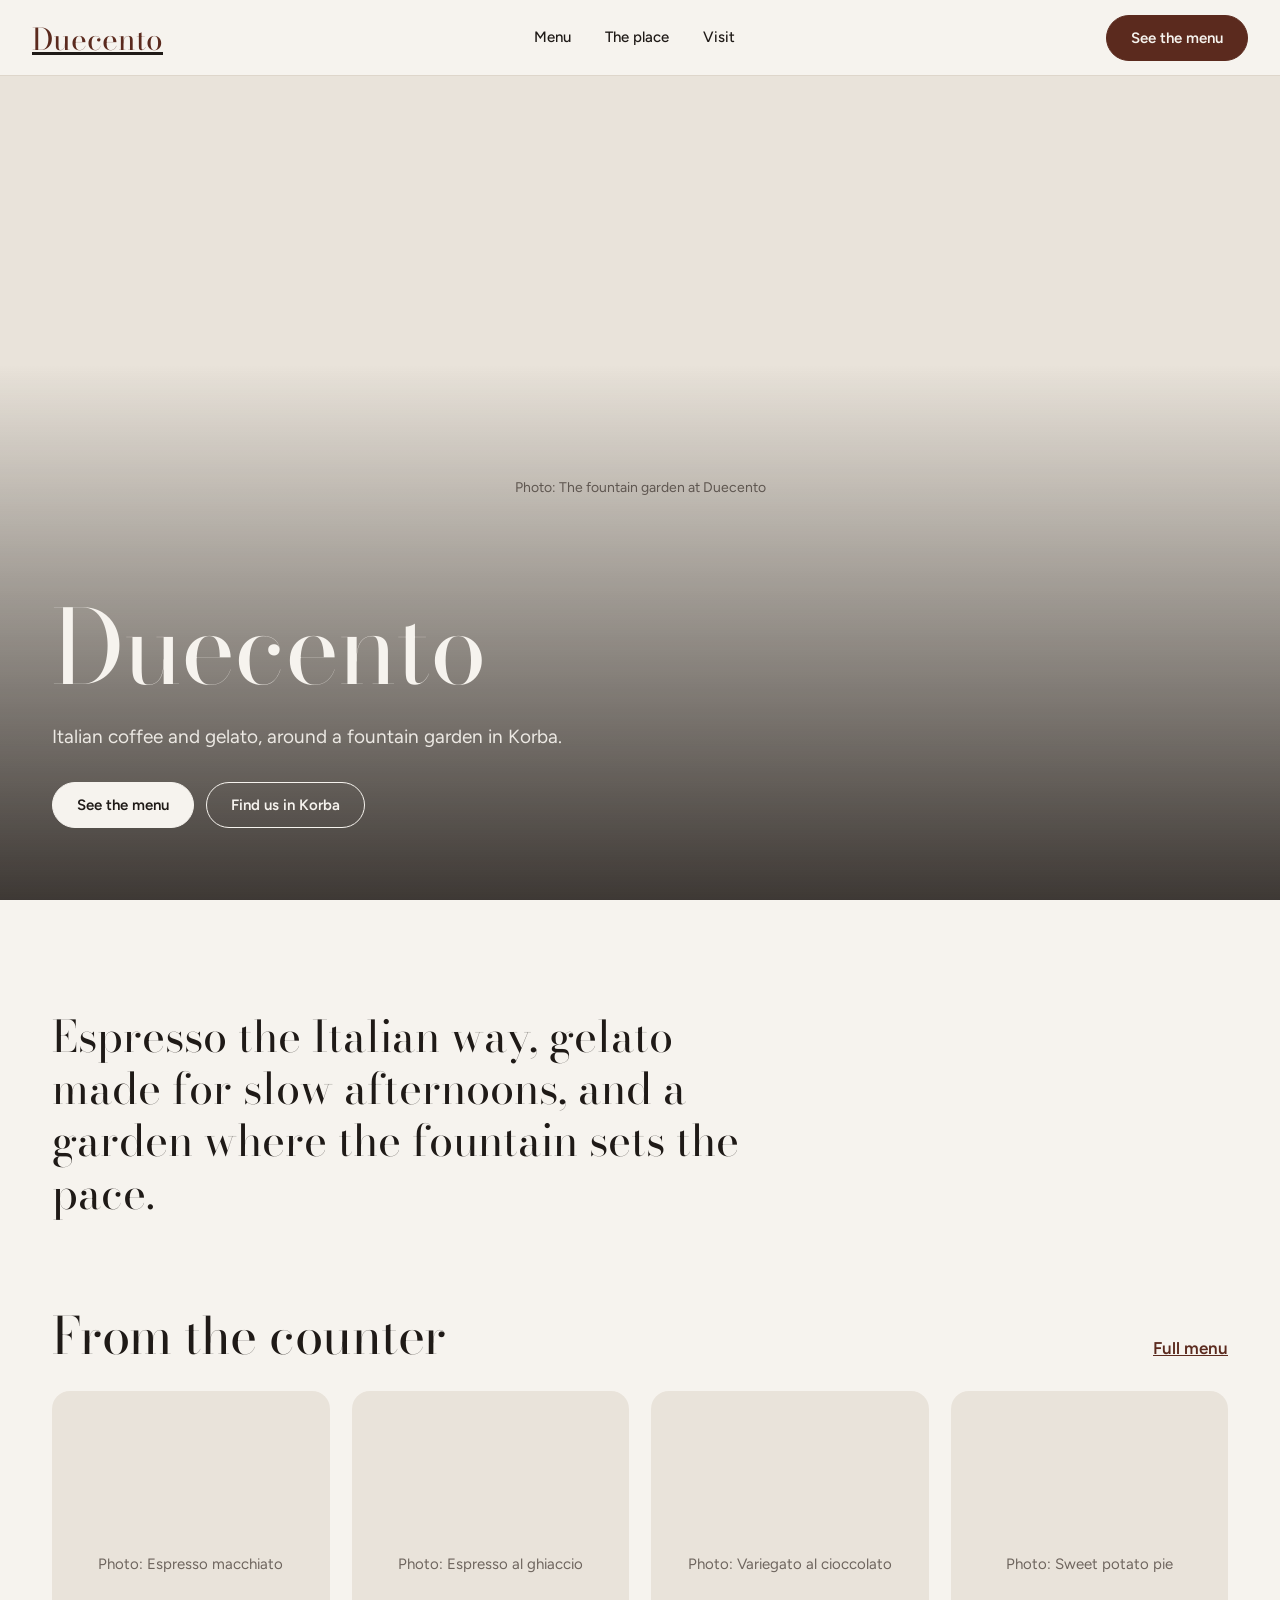
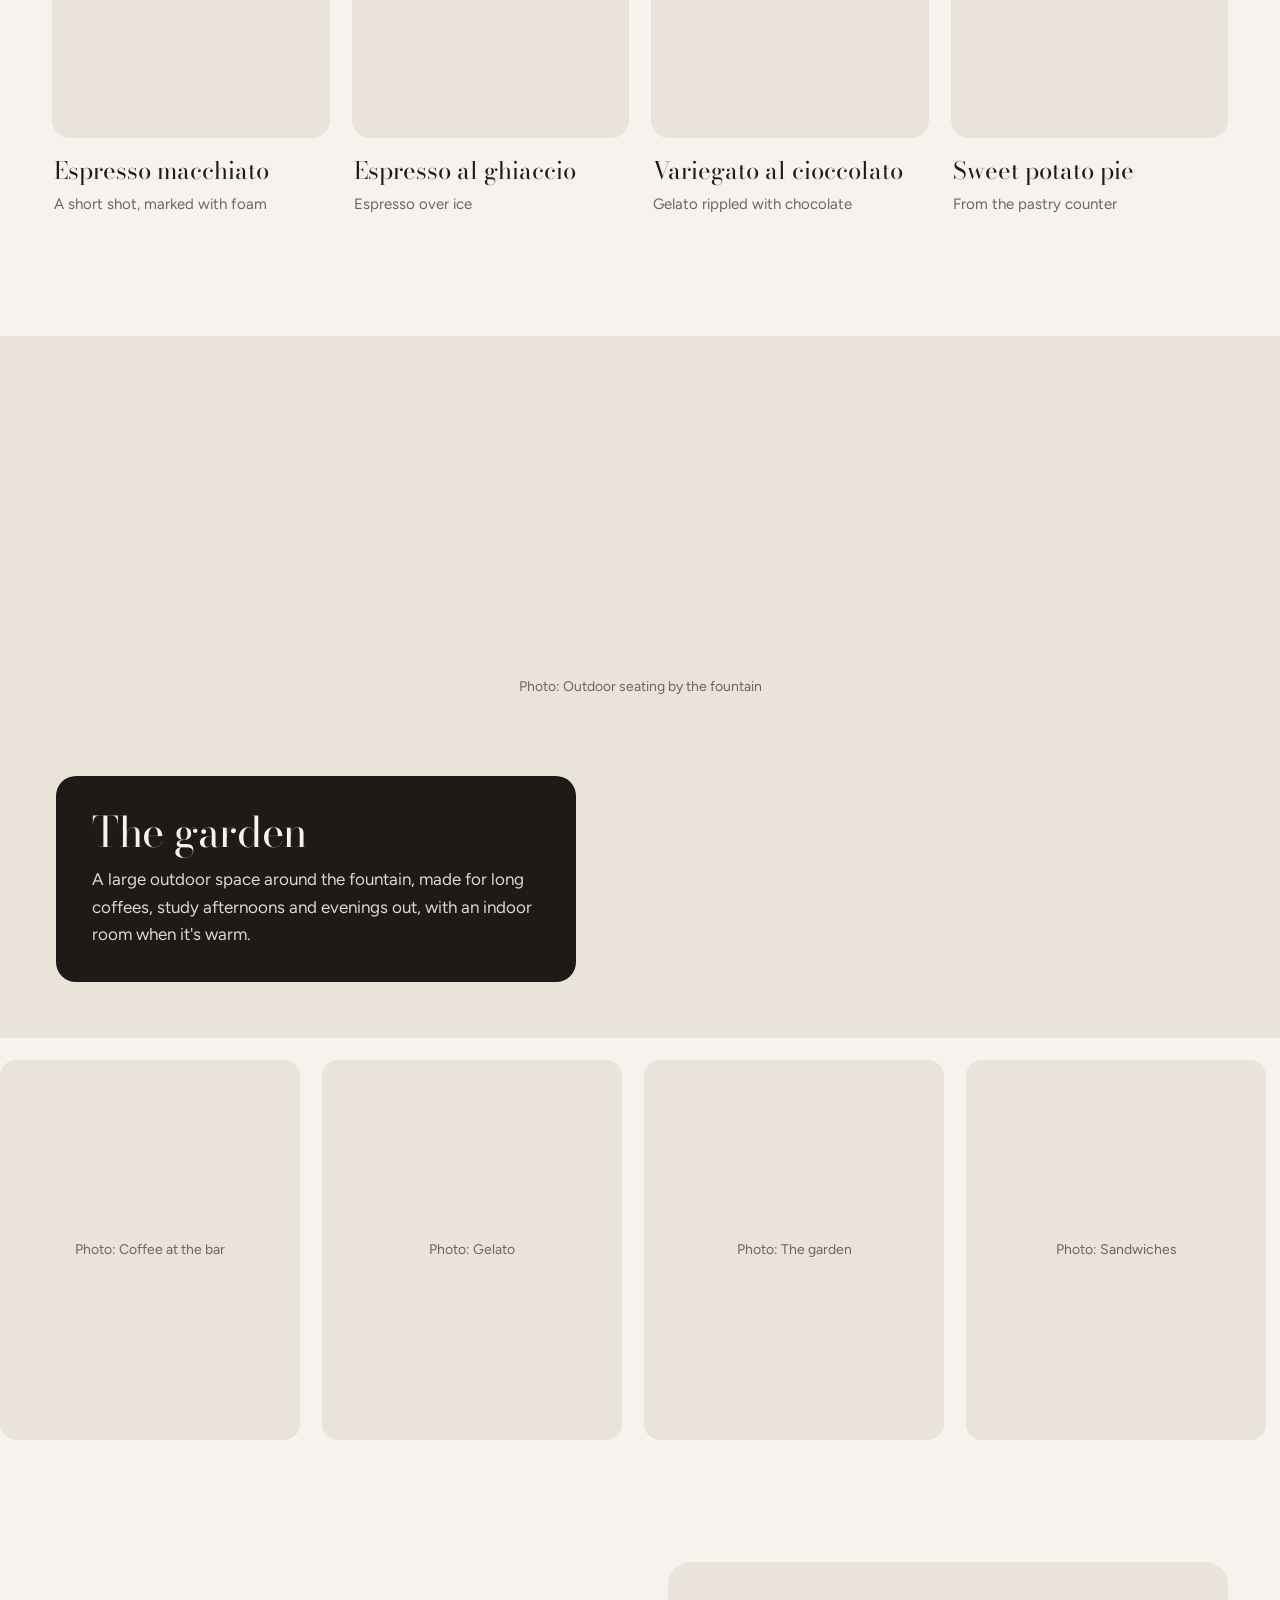
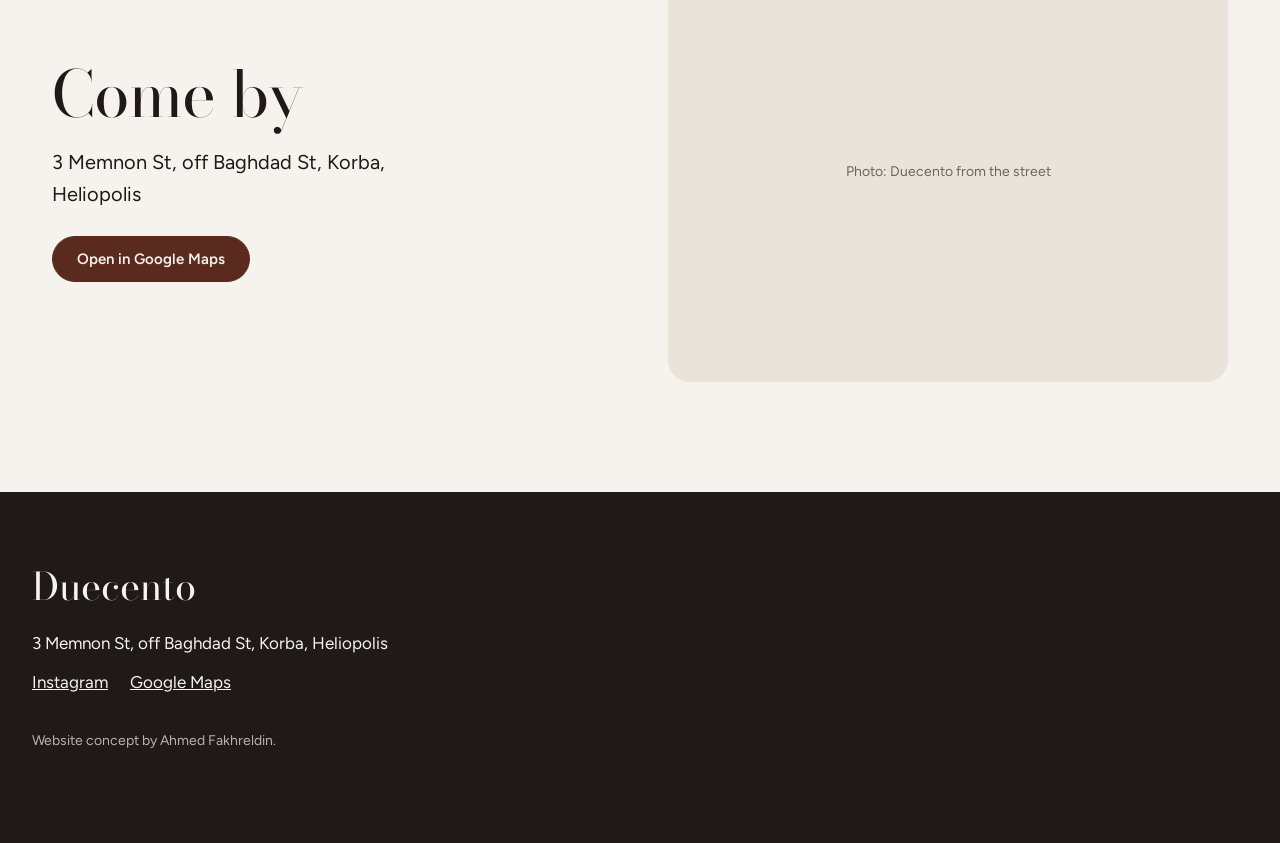
==== index.html @ 11ff69fe "Duecento site" ====
<!doctype html><html lang="en"><head><meta charset="utf-8">
<meta name="viewport" content="width=device-width, initial-scale=1">
<title>Duecento · Korba, Heliopolis</title><meta name="description" content="Duecento, an Italian coffee and gelato café with a fountain garden in Korba, Heliopolis.">
<meta name="theme-color" content="#1F1A17"><meta name="robots" content="noindex">
<link rel="icon" href="img/">
<link rel="stylesheet" href="fonts.css"><link rel="stylesheet" href="site.css?v=1"></head><body class="home"><header class="hdr"><a class="brand" href="index.html" aria-label="Duecento home"><span class="logo wordmark">Duecento</span></a>
<nav class="nav" aria-label="Main"><a href="menu.html">Menu</a><a href="index.html#room">The place</a><a href="index.html#visit">Visit</a></nav><div class="hr"><a class="btn" href="menu.html">See the menu</a>
<button class="burger" type="button" aria-label="Open menu" aria-expanded="false" aria-controls="mnav"><i></i><i></i></button></div></header>
<nav id="mnav" class="mnav" hidden aria-label="Mobile"><a href="menu.html">Menu</a><a href="index.html#room">The place</a><a href="index.html#visit">Visit</a>
<div class="mbtns"><a class="btn" href="https://www.google.com/maps/search/?api=1&amp;query=Duecento+Cafe+Korba+Heliopolis" target="_blank" rel="noopener">Directions</a><a class="btn ghost" href="https://www.instagram.com/duecento.eg/" target="_blank" rel="noopener">Instagram</a></div>
<p class="mmeta">3 Memnon St, off Baghdad St, Korba, Heliopolis</p></nav>
<main>
<section class="hero"><div class="hbg ph" role="img" aria-label="The fountain garden at Duecento"><span>Photo: The fountain garden at Duecento</span></div><div class="hshade"></div>
<div class="hin"><h1 class="hl">Duecento</h1><p class="hsub">Italian coffee and gelato, around a fountain garden in Korba.</p>
<div class="hbtn"><a class="btn light" href="menu.html">See the menu</a><a class="btn line" href="https://www.google.com/maps/search/?api=1&amp;query=Duecento+Cafe+Korba+Heliopolis" target="_blank" rel="noopener">Find us in Korba</a></div></div></section>

<section class="intro wrap"><p class="big">Espresso the Italian way, gelato made for slow afternoons, and a garden where the fountain sets the pace.</p></section>

<section class="feat wrap" aria-labelledby="fh"><div class="sh"><h2 id="fh">From the counter</h2><a class="more" href="menu.html">Full menu</a></div>
<div class="fgrid"><figure class="fi"><div class="fimg ph" role="img" aria-label="Espresso macchiato"><span>Photo: Espresso macchiato</span></div><figcaption><b>Espresso macchiato</b><span>A short shot, marked with foam</span></figcaption></figure><figure class="fi"><div class="fimg ph" role="img" aria-label="Espresso al ghiaccio"><span>Photo: Espresso al ghiaccio</span></div><figcaption><b>Espresso al ghiaccio</b><span>Espresso over ice</span></figcaption></figure><figure class="fi"><div class="fimg ph" role="img" aria-label="Variegato al cioccolato"><span>Photo: Variegato al cioccolato</span></div><figcaption><b>Variegato al cioccolato</b><span>Gelato rippled with chocolate</span></figcaption></figure><figure class="fi"><div class="fimg ph" role="img" aria-label="Sweet potato pie"><span>Photo: Sweet potato pie</span></div><figcaption><b>Sweet potato pie</b><span>From the pastry counter</span></figcaption></figure></div></section>

<section class="band" id="room"><div class="bimg ph" role="img" aria-label="Outdoor seating by the fountain"><span>Photo: Outdoor seating by the fountain</span></div><div class="bcap"><h2>The garden</h2><p>A large outdoor space around the fountain, made for long coffees, study afternoons and evenings out, with an indoor room when it&#x27;s warm.</p></div></section>

<section class="track" aria-label="Photos"><div class="trin"><div class="tr ph" role="img" aria-label="Coffee at the bar"><span>Photo: Coffee at the bar</span></div><div class="tr ph" role="img" aria-label="Gelato"><span>Photo: Gelato</span></div><div class="tr ph" role="img" aria-label="The garden"><span>Photo: The garden</span></div><div class="tr ph" role="img" aria-label="Sandwiches"><span>Photo: Sandwiches</span></div><div class="tr ph" role="img" aria-label="Inside"><span>Photo: Inside</span></div></div></section>

<section class="visit wrap" id="visit"><div class="vtxt"><h2>Come by</h2><p class="addr">3 Memnon St, off Baghdad St, Korba, Heliopolis</p>

<div class="vbtn"><a class="btn" href="https://www.google.com/maps/search/?api=1&amp;query=Duecento+Cafe+Korba+Heliopolis" target="_blank" rel="noopener">Open in Google Maps</a></div></div>
<div class="vimg ph" role="img" aria-label="Duecento from the street"><span>Photo: Duecento from the street</span></div></section>
</main><footer class="ftr"><div class="fin"><span class="flogo wordmark">Duecento</span>
<p>3 Memnon St, off Baghdad St, Korba, Heliopolis</p><p class="fl"><a href="https://www.instagram.com/duecento.eg/" target="_blank" rel="noopener">Instagram</a><a href="https://www.google.com/maps/search/?api=1&amp;query=Duecento+Cafe+Korba+Heliopolis" target="_blank" rel="noopener">Google Maps</a></p>
<p class="credit">Website concept by Ahmed Fakhreldin.</p></div></footer>
<script src="site.js?v=1"></script></body></html>
---- fonts.css ----
/* math */
@font-face {
  font-family: 'Bodoni Moda';
  font-style: normal;
  font-weight: 400;
  font-display: swap;
  src: url(fonts/e4a8a300b12e.woff2) format('woff2');
  unicode-range: U+0302-0303, U+0305, U+0307-0308, U+0310, U+0312, U+0315, U+031A, U+0326-0327, U+032C, U+032F-0330, U+0332-0333, U+0338, U+033A, U+0346, U+034D, U+0391-03A1, U+03A3-03A9, U+03B1-03C9, U+03D1, U+03D5-03D6, U+03F0-03F1, U+03F4-03F5, U+2016-2017, U+2034-2038, U+203C, U+2040, U+2043, U+2047, U+2050, U+2057, U+205F, U+2070-2071, U+2074-209F, U+20D0-20DC, U+20E1, U+20E5-20EF, U+2100-2112, U+2114-2115, U+2117-2121, U+2123-214F, U+2190, U+2192, U+2194-21AE, U+21B0-21E5, U+21F1-21F2, U+21F4-2211, U+2213-2214, U+2216-22FF, U+2308-230B, U+2310, U+2319, U+231C-2321, U+2336-237A, U+237C, U+2395, U+239B-23B7, U+23D0, U+23DC-23E1, U+2474-2475, U+25AF, U+25B3, U+25B7, U+25BD, U+25C1, U+25CA, U+25CC, U+25FB, U+266D-266F, U+27C0-27FF, U+2900-2AFF, U+2B0E-2B11, U+2B30-2B4C, U+2BFE, U+3030, U+FF5B, U+FF5D, U+1D400-1D7FF, U+1EE00-1EEFF;
}
/* symbols */
@font-face {
  font-family: 'Bodoni Moda';
  font-style: normal;
  font-weight: 400;
  font-display: swap;
  src: url(fonts/4fd5d302b3bb.woff2) format('woff2');
  unicode-range: U+0001-000C, U+000E-001F, U+007F-009F, U+20DD-20E0, U+20E2-20E4, U+2150-218F, U+2190, U+2192, U+2194-2199, U+21AF, U+21E6-21F0, U+21F3, U+2218-2219, U+2299, U+22C4-22C6, U+2300-243F, U+2440-244A, U+2460-24FF, U+25A0-27BF, U+2800-28FF, U+2921-2922, U+2981, U+29BF, U+29EB, U+2B00-2BFF, U+4DC0-4DFF, U+FFF9-FFFB, U+10140-1018E, U+10190-1019C, U+101A0, U+101D0-101FD, U+102E0-102FB, U+10E60-10E7E, U+1D2C0-1D2D3, U+1D2E0-1D37F, U+1F000-1F0FF, U+1F100-1F1AE, U+1F1E6-1F1FF, U+1F30D-1F30F, U+1F315, U+1F31C, U+1F31E, U+1F320-1F32C, U+1F336, U+1F378, U+1F37D, U+1F382, U+1F393-1F39F, U+1F3A7-1F3A8, U+1F3AC-1F3AF, U+1F3C2, U+1F3C4-1F3C6, U+1F3CA-1F3CE, U+1F3D4-1F3E0, U+1F3ED, U+1F3F1-1F3F3, U+1F3F5-1F3F7, U+1F408, U+1F415, U+1F41F, U+1F426, U+1F43F, U+1F441-1F442, U+1F444, U+1F446-1F449, U+1F44C-1F44E, U+1F453, U+1F46A, U+1F47D, U+1F4A3, U+1F4B0, U+1F4B3, U+1F4B9, U+1F4BB, U+1F4BF, U+1F4C8-1F4CB, U+1F4D6, U+1F4DA, U+1F4DF, U+1F4E3-1F4E6, U+1F4EA-1F4ED, U+1F4F7, U+1F4F9-1F4FB, U+1F4FD-1F4FE, U+1F503, U+1F507-1F50B, U+1F50D, U+1F512-1F513, U+1F53E-1F54A, U+1F54F-1F5FA, U+1F610, U+1F650-1F67F, U+1F687, U+1F68D, U+1F691, U+1F694, U+1F698, U+1F6AD, U+1F6B2, U+1F6B9-1F6BA, U+1F6BC, U+1F6C6-1F6CF, U+1F6D3-1F6D7, U+1F6E0-1F6EA, U+1F6F0-1F6F3, U+1F6F7-1F6FC, U+1F700-1F80B, U+1F810-1F847, U+1F850-1F859, U+1F860-1F887, U+1F890-1F8AD, U+1F8B0-1F8BB, U+1F8C0-1F8C1, U+1F8D0-1F8D8, U+1F900-1F90B, U+1F93B, U+1F946, U+1F984, U+1F996, U+1F9E9, U+1FA00-1FA6F, U+1FA70-1FA7C, U+1FA80-1FAC6, U+1FAC8, U+1FACC-1FADD, U+1FADF-1FAEB, U+1FAEF-1FAFA, U+1FB00-1FBFF;
}
/* latin-ext */
@font-face {
  font-family: 'Bodoni Moda';
  font-style: normal;
  font-weight: 400;
  font-display: swap;
  src: url(fonts/21224576a4b7.woff2) format('woff2');
  unicode-range: U+0100-02BA, U+02BD-02C5, U+02C7-02CC, U+02CE-02D7, U+02DD-02FF, U+0304, U+0308, U+0329, U+1D00-1DBF, U+1E00-1E9F, U+1EF2-1EFF, U+2020, U+20A0-20AB, U+20AD-20C4, U+2113, U+2C60-2C7F, U+A720-A7FF;
}
/* latin */
@font-face {
  font-family: 'Bodoni Moda';
  font-style: normal;
  font-weight: 400;
  font-display: swap;
  src: url(fonts/aad168b2dc76.woff2) format('woff2');
  unicode-range: U+0000-00FF, U+0131, U+0152-0153, U+02BB-02BC, U+02C6, U+02DA, U+02DC, U+0304, U+0308, U+0329, U+2000-206F, U+20AC, U+2122, U+2191, U+2193, U+2212, U+2215, U+FEFF, U+FFFD;
}
/* math */
@font-face {
  font-family: 'Bodoni Moda';
  font-style: normal;
  font-weight: 500;
  font-display: swap;
  src: url(fonts/e4a8a300b12e.woff2) format('woff2');
  unicode-range: U+0302-0303, U+0305, U+0307-0308, U+0310, U+0312, U+0315, U+031A, U+0326-0327, U+032C, U+032F-0330, U+0332-0333, U+0338, U+033A, U+0346, U+034D, U+0391-03A1, U+03A3-03A9, U+03B1-03C9, U+03D1, U+03D5-03D6, U+03F0-03F1, U+03F4-03F5, U+2016-2017, U+2034-2038, U+203C, U+2040, U+2043, U+2047, U+2050, U+2057, U+205F, U+2070-2071, U+2074-209F, U+20D0-20DC, U+20E1, U+20E5-20EF, U+2100-2112, U+2114-2115, U+2117-2121, U+2123-214F, U+2190, U+2192, U+2194-21AE, U+21B0-21E5, U+21F1-21F2, U+21F4-2211, U+2213-2214, U+2216-22FF, U+2308-230B, U+2310, U+2319, U+231C-2321, U+2336-237A, U+237C, U+2395, U+239B-23B7, U+23D0, U+23DC-23E1, U+2474-2475, U+25AF, U+25B3, U+25B7, U+25BD, U+25C1, U+25CA, U+25CC, U+25FB, U+266D-266F, U+27C0-27FF, U+2900-2AFF, U+2B0E-2B11, U+2B30-2B4C, U+2BFE, U+3030, U+FF5B, U+FF5D, U+1D400-1D7FF, U+1EE00-1EEFF;
}
/* symbols */
@font-face {
  font-family: 'Bodoni Moda';
  font-style: normal;
  font-weight: 500;
  font-display: swap;
  src: url(fonts/4fd5d302b3bb.woff2) format('woff2');
  unicode-range: U+0001-000C, U+000E-001F, U+007F-009F, U+20DD-20E0, U+20E2-20E4, U+2150-218F, U+2190, U+2192, U+2194-2199, U+21AF, U+21E6-21F0, U+21F3, U+2218-2219, U+2299, U+22C4-22C6, U+2300-243F, U+2440-244A, U+2460-24FF, U+25A0-27BF, U+2800-28FF, U+2921-2922, U+2981, U+29BF, U+29EB, U+2B00-2BFF, U+4DC0-4DFF, U+FFF9-FFFB, U+10140-1018E, U+10190-1019C, U+101A0, U+101D0-101FD, U+102E0-102FB, U+10E60-10E7E, U+1D2C0-1D2D3, U+1D2E0-1D37F, U+1F000-1F0FF, U+1F100-1F1AE, U+1F1E6-1F1FF, U+1F30D-1F30F, U+1F315, U+1F31C, U+1F31E, U+1F320-1F32C, U+1F336, U+1F378, U+1F37D, U+1F382, U+1F393-1F39F, U+1F3A7-1F3A8, U+1F3AC-1F3AF, U+1F3C2, U+1F3C4-1F3C6, U+1F3CA-1F3CE, U+1F3D4-1F3E0, U+1F3ED, U+1F3F1-1F3F3, U+1F3F5-1F3F7, U+1F408, U+1F415, U+1F41F, U+1F426, U+1F43F, U+1F441-1F442, U+1F444, U+1F446-1F449, U+1F44C-1F44E, U+1F453, U+1F46A, U+1F47D, U+1F4A3, U+1F4B0, U+1F4B3, U+1F4B9, U+1F4BB, U+1F4BF, U+1F4C8-1F4CB, U+1F4D6, U+1F4DA, U+1F4DF, U+1F4E3-1F4E6, U+1F4EA-1F4ED, U+1F4F7, U+1F4F9-1F4FB, U+1F4FD-1F4FE, U+1F503, U+1F507-1F50B, U+1F50D, U+1F512-1F513, U+1F53E-1F54A, U+1F54F-1F5FA, U+1F610, U+1F650-1F67F, U+1F687, U+1F68D, U+1F691, U+1F694, U+1F698, U+1F6AD, U+1F6B2, U+1F6B9-1F6BA, U+1F6BC, U+1F6C6-1F6CF, U+1F6D3-1F6D7, U+1F6E0-1F6EA, U+1F6F0-1F6F3, U+1F6F7-1F6FC, U+1F700-1F80B, U+1F810-1F847, U+1F850-1F859, U+1F860-1F887, U+1F890-1F8AD, U+1F8B0-1F8BB, U+1F8C0-1F8C1, U+1F8D0-1F8D8, U+1F900-1F90B, U+1F93B, U+1F946, U+1F984, U+1F996, U+1F9E9, U+1FA00-1FA6F, U+1FA70-1FA7C, U+1FA80-1FAC6, U+1FAC8, U+1FACC-1FADD, U+1FADF-1FAEB, U+1FAEF-1FAFA, U+1FB00-1FBFF;
}
/* latin-ext */
@font-face {
  font-family: 'Bodoni Moda';
  font-style: normal;
  font-weight: 500;
  font-display: swap;
  src: url(fonts/21224576a4b7.woff2) format('woff2');
  unicode-range: U+0100-02BA, U+02BD-02C5, U+02C7-02CC, U+02CE-02D7, U+02DD-02FF, U+0304, U+0308, U+0329, U+1D00-1DBF, U+1E00-1E9F, U+1EF2-1EFF, U+2020, U+20A0-20AB, U+20AD-20C4, U+2113, U+2C60-2C7F, U+A720-A7FF;
}
/* latin */
@font-face {
  font-family: 'Bodoni Moda';
  font-style: normal;
  font-weight: 500;
  font-display: swap;
  src: url(fonts/aad168b2dc76.woff2) format('woff2');
  unicode-range: U+0000-00FF, U+0131, U+0152-0153, U+02BB-02BC, U+02C6, U+02DA, U+02DC, U+0304, U+0308, U+0329, U+2000-206F, U+20AC, U+2122, U+2191, U+2193, U+2212, U+2215, U+FEFF, U+FFFD;
}
/* latin-ext */
@font-face {
  font-family: 'Figtree';
  font-style: normal;
  font-weight: 400;
  font-display: swap;
  src: url(fonts/c15953e563fb.woff2) format('woff2');
  unicode-range: U+0100-02BA, U+02BD-02C5, U+02C7-02CC, U+02CE-02D7, U+02DD-02FF, U+0304, U+0308, U+0329, U+1D00-1DBF, U+1E00-1E9F, U+1EF2-1EFF, U+2020, U+20A0-20AB, U+20AD-20C4, U+2113, U+2C60-2C7F, U+A720-A7FF;
}
/* latin */
@font-face {
  font-family: 'Figtree';
  font-style: normal;
  font-weight: 400;
  font-display: swap;
  src: url(fonts/dab710cf25a2.woff2) format('woff2');
  unicode-range: U+0000-00FF, U+0131, U+0152-0153, U+02BB-02BC, U+02C6, U+02DA, U+02DC, U+0304, U+0308, U+0329, U+2000-206F, U+20AC, U+2122, U+2191, U+2193, U+2212, U+2215, U+FEFF, U+FFFD;
}
/* latin-ext */
@font-face {
  font-family: 'Figtree';
  font-style: normal;
  font-weight: 500;
  font-display: swap;
  src: url(fonts/c15953e563fb.woff2) format('woff2');
  unicode-range: U+0100-02BA, U+02BD-02C5, U+02C7-02CC, U+02CE-02D7, U+02DD-02FF, U+0304, U+0308, U+0329, U+1D00-1DBF, U+1E00-1E9F, U+1EF2-1EFF, U+2020, U+20A0-20AB, U+20AD-20C4, U+2113, U+2C60-2C7F, U+A720-A7FF;
}
/* latin */
@font-face {
  font-family: 'Figtree';
  font-style: normal;
  font-weight: 500;
  font-display: swap;
  src: url(fonts/dab710cf25a2.woff2) format('woff2');
  unicode-range: U+0000-00FF, U+0131, U+0152-0153, U+02BB-02BC, U+02C6, U+02DA, U+02DC, U+0304, U+0308, U+0329, U+2000-206F, U+20AC, U+2122, U+2191, U+2193, U+2212, U+2215, U+FEFF, U+FFFD;
}
/* latin-ext */
@font-face {
  font-family: 'Figtree';
  font-style: normal;
  font-weight: 600;
  font-display: swap;
  src: url(fonts/c15953e563fb.woff2) format('woff2');
  unicode-range: U+0100-02BA, U+02BD-02C5, U+02C7-02CC, U+02CE-02D7, U+02DD-02FF, U+0304, U+0308, U+0329, U+1D00-1DBF, U+1E00-1E9F, U+1EF2-1EFF, U+2020, U+20A0-20AB, U+20AD-20C4, U+2113, U+2C60-2C7F, U+A720-A7FF;
}
/* latin */
@font-face {
  font-family: 'Figtree';
  font-style: normal;
  font-weight: 600;
  font-display: swap;
  src: url(fonts/dab710cf25a2.woff2) format('woff2');
  unicode-range: U+0000-00FF, U+0131, U+0152-0153, U+02BB-02BC, U+02C6, U+02DA, U+02DC, U+0304, U+0308, U+0329, U+2000-206F, U+20AC, U+2122, U+2191, U+2193, U+2212, U+2215, U+FEFF, U+FFFD;
}
---- site.css ----
:root{--ink:#1F1A17;--paper:#F6F3EE;--brand:#5B2A1E;--accent:#B08A4F;--soft:#E9E3DA;--mute:#6E655E;--line:#DED6CB;
--fd:'Bodoni Moda', serif;--fb:'Figtree', sans-serif;--w:1240px}
*{box-sizing:border-box;margin:0;padding:0}
html{scroll-behavior:smooth;scroll-padding-top:140px}
body{background:var(--paper);color:var(--ink);font:17px/1.6 var(--fb);-webkit-font-smoothing:antialiased}
img{display:block;max-width:100%}
a{color:inherit}
:focus-visible{outline:2px solid var(--brand);outline-offset:3px}
.wrap{max-width:var(--w);margin:0 auto;padding:0 32px}
h1,h2,h3{font-family:var(--fd);font-weight:400;line-height:1.05;letter-spacing:-.01em}
.btn{display:inline-flex;align-items:center;justify-content:center;min-height:46px;padding:0 24px;border-radius:999px;background:var(--brand);color:var(--paper);text-decoration:none;font-weight:600;font-size:15px;border:1.5px solid var(--brand);white-space:nowrap}
.btn.ghost{background:transparent;color:var(--brand)}
.btn.light{background:var(--paper);color:var(--ink);border-color:var(--paper)}
.btn.line{background:transparent;color:var(--paper);border-color:var(--paper)}
.ph{background:var(--soft);display:flex;align-items:center;justify-content:center;color:var(--mute);font-size:14px;text-align:center;padding:16px}

/* header */
.hdr{position:sticky;top:0;z-index:30;display:flex;align-items:center;justify-content:space-between;gap:24px;height:76px;padding:0 32px;background:var(--paper);border-bottom:1px solid var(--line)}
.brand{display:flex;align-items:center;flex:none}
.logo{height:46px;width:auto}
.wordmark{font-family:var(--fd);font-size:30px;color:var(--brand)}
.nav{display:flex;gap:34px}
.nav a{text-decoration:none;font-size:15px;font-weight:500;padding:6px 0;border-bottom:1.5px solid transparent}
.nav a:hover,.nav a[aria-current]{border-color:var(--brand)}
.hr{display:flex;align-items:center;gap:12px}
.burger{display:none;width:46px;height:46px;border:1px solid var(--line);border-radius:50%;background:none;cursor:pointer;flex-direction:column;align-items:center;justify-content:center;gap:6px}
.burger i{display:block;width:18px;height:1.5px;background:var(--ink);transition:transform .25s}
.nav-open .burger i:first-child{transform:translateY(3.75px) rotate(45deg)}
.nav-open .burger i:last-child{transform:translateY(-3.75px) rotate(-45deg)}
.mnav{position:fixed;inset:76px 0 0;z-index:29;background:var(--paper);padding:32px 24px;display:flex;flex-direction:column;gap:6px;overflow:auto}
.mnav[hidden]{display:none}
.mnav>a{font-family:var(--fd);font-size:40px;text-decoration:none;padding:6px 0}
.mbtns{display:flex;flex-direction:column;gap:10px;margin-top:24px}
.mmeta{margin-top:20px;color:var(--mute);font-size:15px}
.nav-open{overflow:hidden}

/* hero */
.hero{position:relative;min-height:calc(100svh - 76px);display:flex;align-items:flex-end;color:var(--paper);overflow:hidden;background:var(--ink)}
.hbg{position:absolute;inset:0;width:100%;height:100%;object-fit:cover;animation:settle 1.6s ease-out both}
@keyframes settle{from{transform:scale(1.06)}to{transform:scale(1)}}
.hshade{position:absolute;inset:0;background:linear-gradient(180deg,transparent 35%,var(--ink) 100%);opacity:.85}
.hin{position:relative;max-width:var(--w);width:100%;margin:0 auto;padding:0 32px 72px}
.hl{font-size:clamp(48px,8vw,118px);max-width:12ch}
.hsub{font-size:19px;max-width:44ch;margin:20px 0 30px;opacity:.92}
.hbtn{display:flex;gap:12px;flex-wrap:wrap}

.intro{padding:110px 32px 90px}
.big{font-family:var(--fd);font-size:clamp(28px,3.4vw,46px);line-height:1.2;max-width:26ch}

.sh{display:flex;justify-content:space-between;align-items:baseline;gap:20px;margin-bottom:28px}
.sh h2{font-size:clamp(34px,4vw,56px)}
.more{font-weight:600;color:var(--brand)}
.fgrid{display:grid;grid-template-columns:repeat(4,1fr);gap:22px}
.fi .fimg{width:100%;aspect-ratio:4/5;object-fit:cover;border-radius:18px}
.fi figcaption{padding:14px 2px 0;display:flex;flex-direction:column;gap:2px}
.fi b{font-family:var(--fd);font-weight:400;font-size:24px}
.fi span{color:var(--mute);font-size:15px}

.band{position:relative;margin-top:120px;min-height:78vh;display:flex;align-items:flex-end;color:var(--paper);background:var(--ink)}
.bimg{position:absolute;inset:0;width:100%;height:100%;object-fit:cover}
.bcap{position:relative;max-width:520px;margin:0 0 56px 56px;padding:34px 36px;background:var(--ink);border-radius:20px}
.bcap h2{font-size:42px;margin-bottom:12px}
.bcap p{opacity:.88}

.track{padding:22px 0;overflow:hidden}
.trin{display:flex;gap:22px;overflow-x:auto;padding:0 32px;scroll-snap-type:x mandatory}
.tr{flex:none;width:300px;height:380px;object-fit:cover;border-radius:16px;scroll-snap-align:start}

.visit{display:grid;grid-template-columns:1fr 1fr;gap:56px;align-items:center;padding-top:100px;padding-bottom:110px}
.visit h2{font-size:clamp(40px,5vw,72px);margin-bottom:18px}
.addr{font-size:20px;max-width:30ch}
.hours{list-style:none;margin:22px 0;max-width:360px}
.hours li{display:flex;justify-content:space-between;padding:10px 0;border-bottom:1px solid var(--line)}
.vbtn{display:flex;gap:12px;flex-wrap:wrap;margin-top:26px}
.vimg{width:100%;aspect-ratio:4/3;object-fit:cover;border-radius:22px}

.ftr{background:var(--ink);color:var(--paper);padding:64px 32px 90px}
.fin{max-width:var(--w);margin:0 auto;display:flex;flex-direction:column;gap:12px}
.flogo{height:54px;width:auto;margin-bottom:8px}
.flogo.wordmark{font-size:38px;color:var(--paper)}
.fl{display:flex;gap:22px}
.credit{margin-top:22px;font-size:14px;opacity:.7}

/* menu page */
.mhead{position:relative;height:340px;display:flex;align-items:flex-end;color:var(--paper);background:var(--ink);overflow:hidden}
.mban{position:absolute;inset:0;width:100%;height:100%;object-fit:cover}
.mhead::after{content:"";position:absolute;inset:0;background:linear-gradient(180deg,transparent,var(--ink));opacity:.8}
.mhin{position:relative;z-index:1;width:100%;padding-bottom:36px}
.greet{font-size:17px;opacity:.9}
.mhead h1{font-size:clamp(52px,7vw,96px)}
.chips{position:sticky;top:76px;z-index:20;background:var(--paper);border-bottom:1px solid var(--line)}
.chin{display:flex;gap:10px;overflow-x:auto;max-width:var(--w);margin:0 auto;padding:14px 32px;scrollbar-width:none}
.chin::-webkit-scrollbar{display:none}
.chip{flex:none;padding:9px 18px;border-radius:999px;border:1px solid var(--line);text-decoration:none;font-size:15px;font-weight:500}
.chip.on{background:var(--brand);border-color:var(--brand);color:var(--paper)}
.mwrap{padding-top:30px;padding-bottom:120px}
.msec{padding-top:44px}
.msec h2{font-size:clamp(34px,4vw,50px);margin-bottom:18px;color:var(--brand)}
.mlist{display:grid;grid-template-columns:1fr 1fr;gap:0 56px}
.mi{display:grid;grid-template-columns:1fr auto;gap:16px;align-items:baseline;padding:16px 0;border-bottom:1px solid var(--line)}
.mi.hasimg{grid-template-columns:92px 1fr auto;align-items:center}
.mimg{width:92px;height:112px;object-fit:cover;border-radius:12px}
.mi h3{font-family:var(--fb);font-weight:600;font-size:17px;letter-spacing:0;line-height:1.3}
.mi p{color:var(--mute);font-size:14px;line-height:1.45}
.pr{font-weight:600;font-variant-numeric:tabular-nums;white-space:nowrap}
.mnote{margin-top:40px;color:var(--mute);font-size:14px}
.sticky{position:fixed;right:24px;bottom:24px;z-index:25}

@media (max-width:1000px){
  .nav{display:none}.burger{display:flex}
  .hr .btn{display:none}
  .fgrid{grid-template-columns:1fr 1fr}
  .visit{grid-template-columns:1fr}
  .mlist{grid-template-columns:1fr}
}
@media (max-width:600px){
  body{font-size:16px}
  .hdr{padding:0 16px;height:66px}.mnav{inset:66px 0 0}.chips{top:66px}
  .logo{height:38px}
  .wrap,.hin{padding-left:16px;padding-right:16px}
  .intro{padding:70px 16px 56px}
  .hin{padding-bottom:44px}
  .fgrid{gap:14px}.fi b{font-size:19px}.fi span{font-size:13px}
  .band{margin-top:80px;min-height:70vh}
  .bcap{margin:0 12px 12px;padding:24px}.bcap h2{font-size:32px}
  .trin{padding:0 16px;gap:12px}.tr{width:230px;height:290px}
  .visit{padding-top:70px;padding-bottom:80px;gap:32px}
  .chin{padding:12px 16px}
  .mhead{height:260px}
  .sticky{left:16px;right:16px;bottom:16px}
  .ftr{padding:48px 16px 100px}
}
@media (prefers-reduced-motion:reduce){*{animation:none!important;transition:none!important;scroll-behavior:auto!important}}
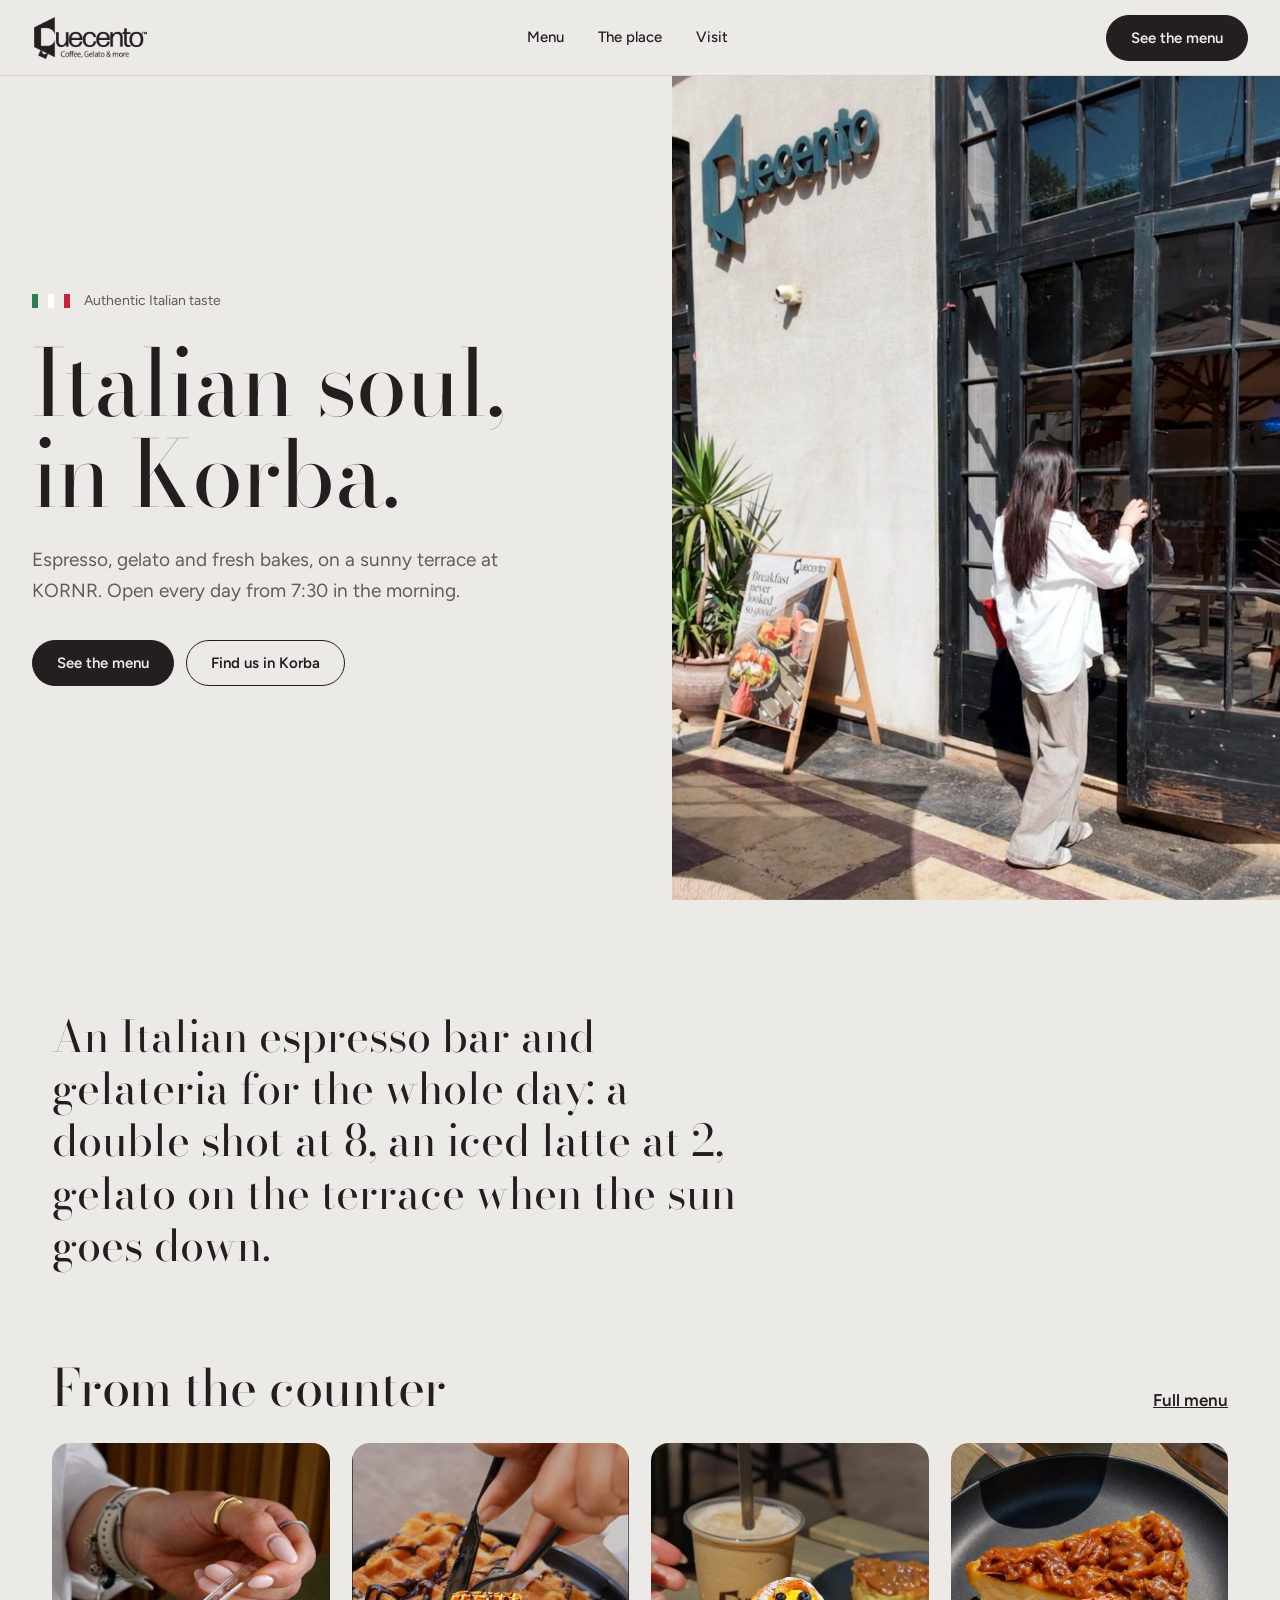
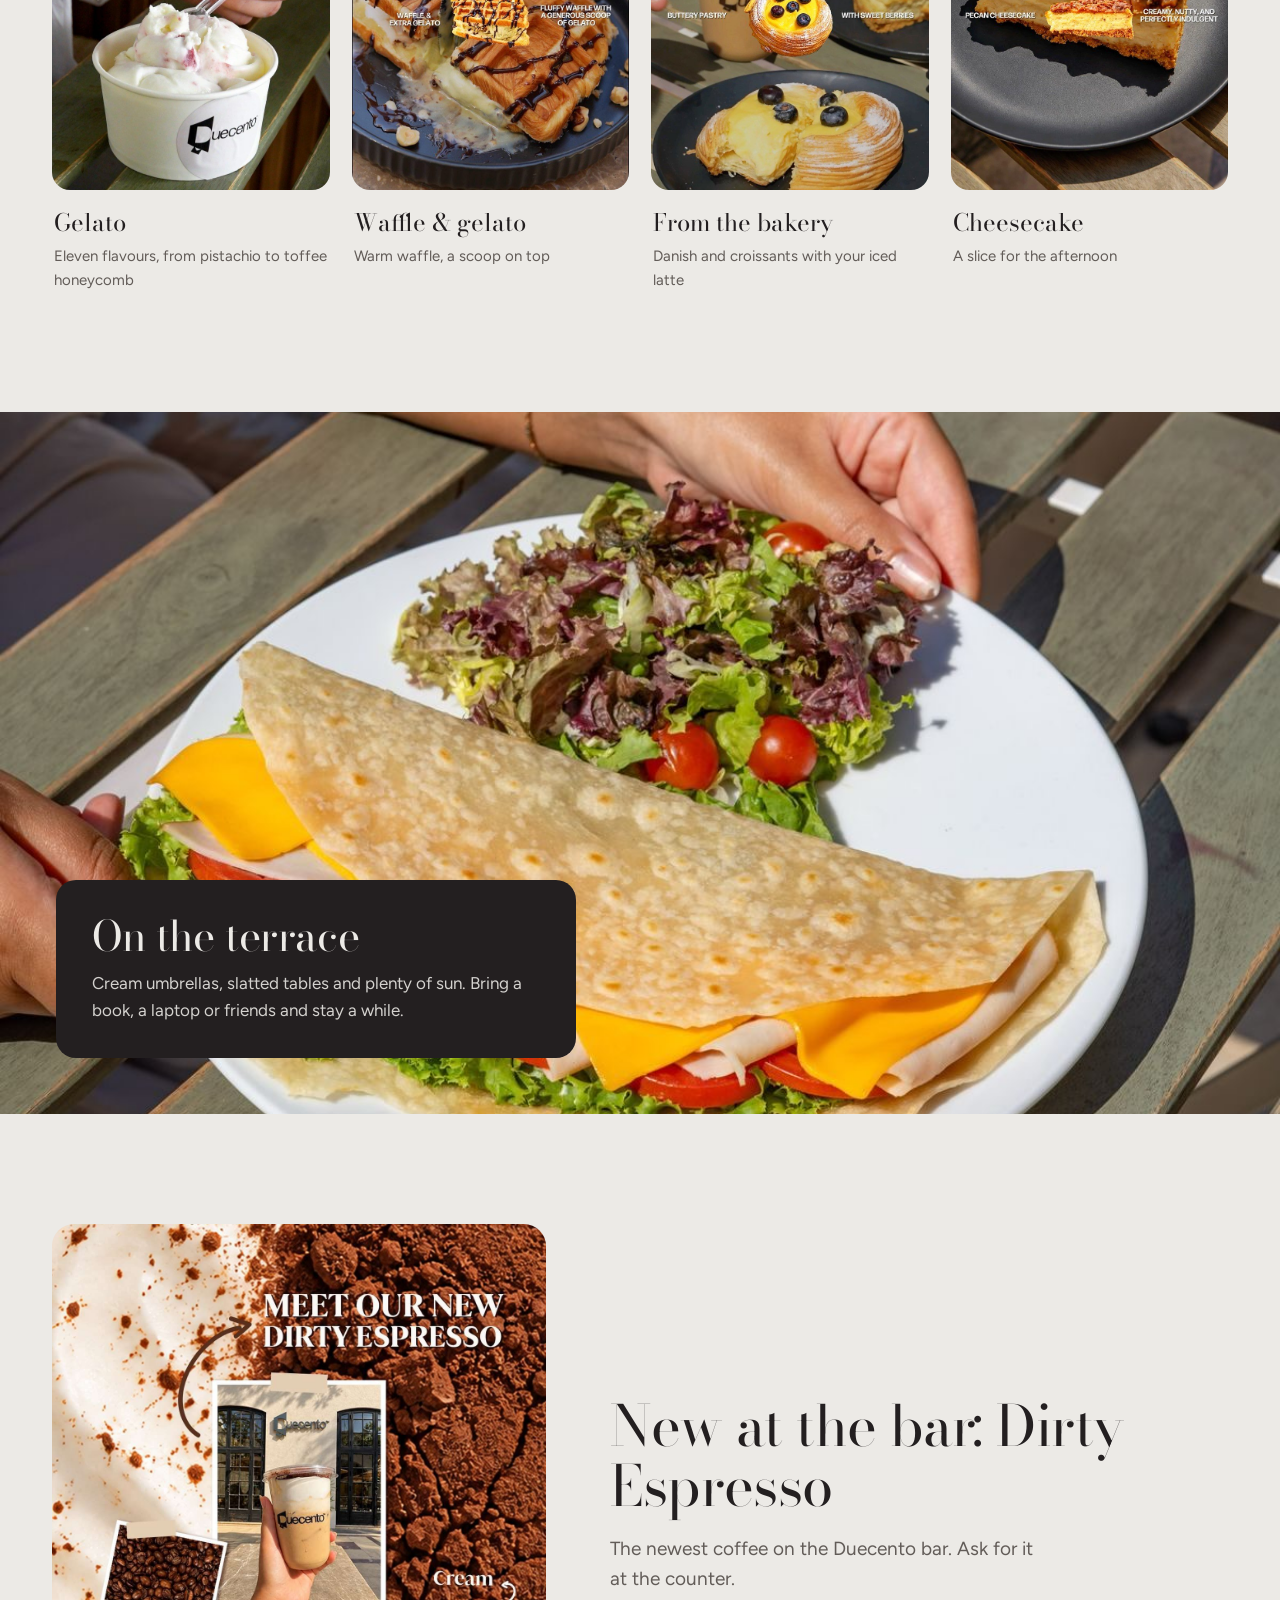
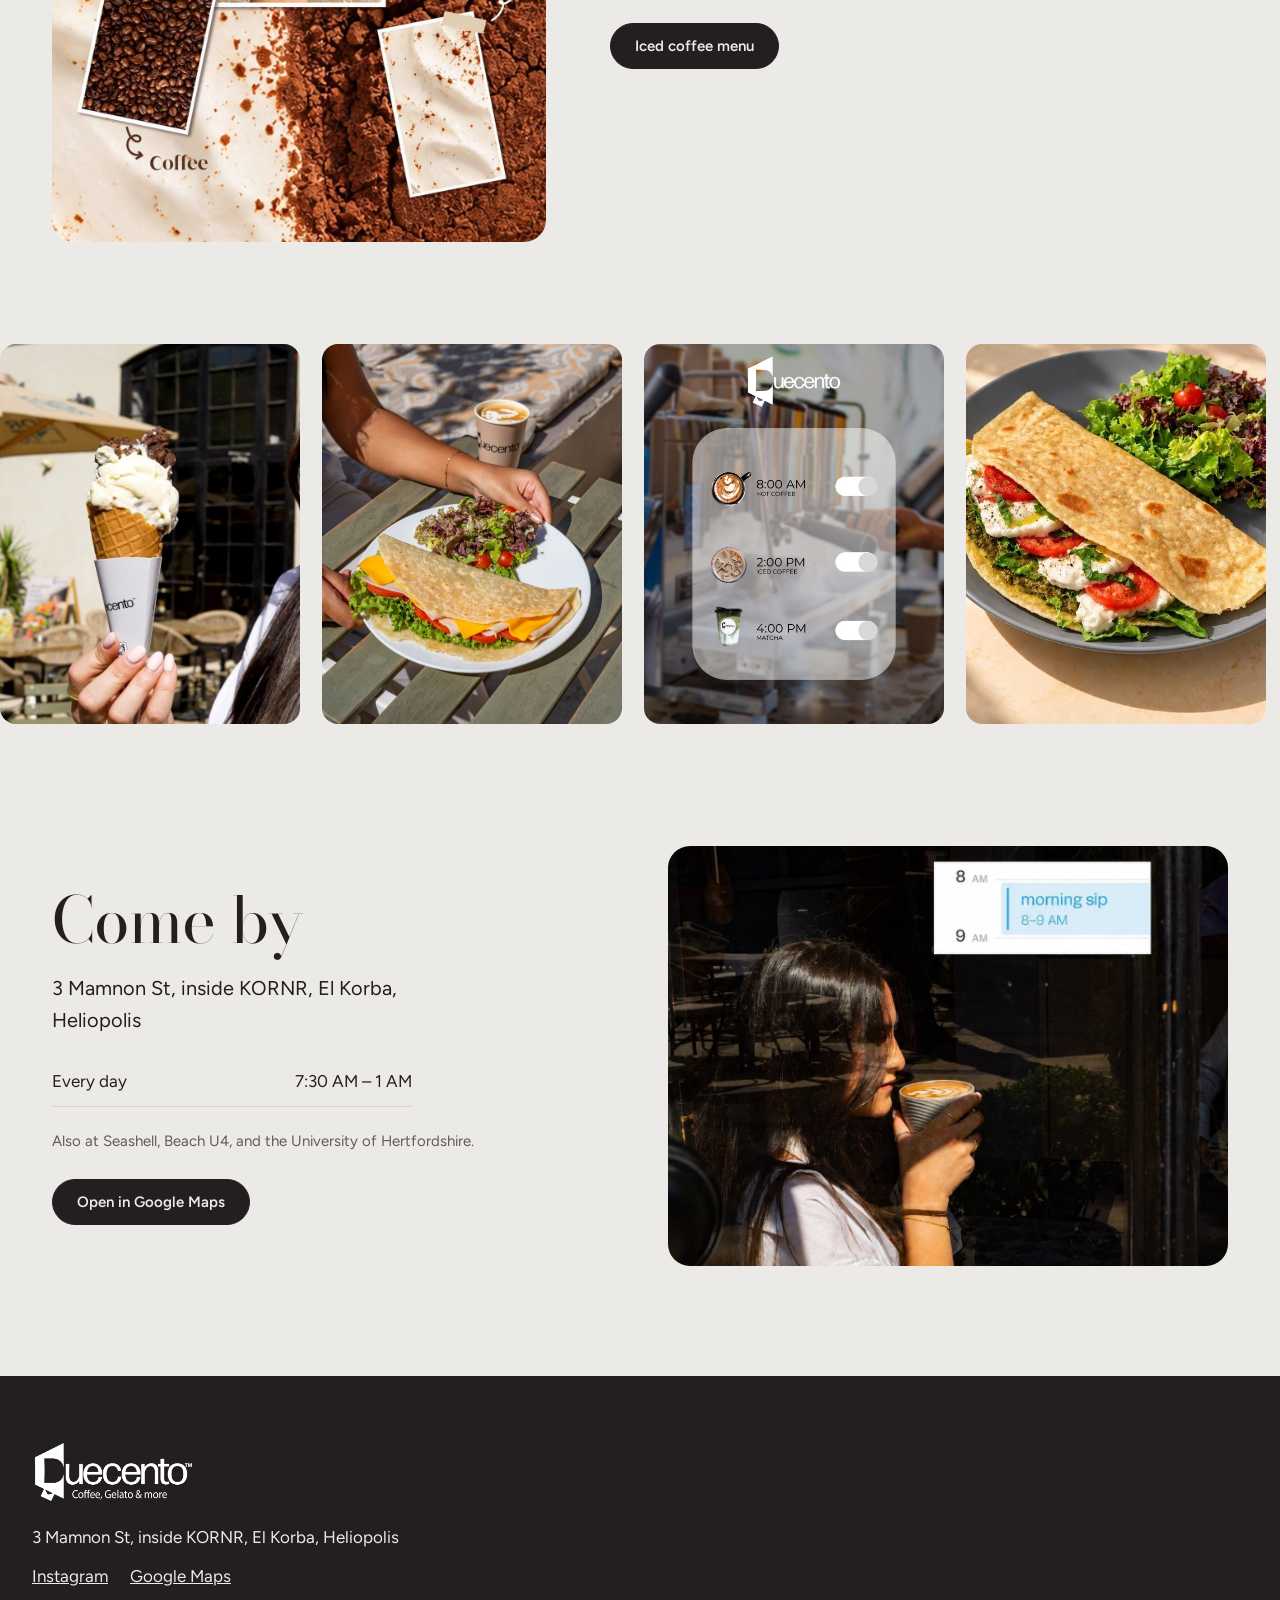
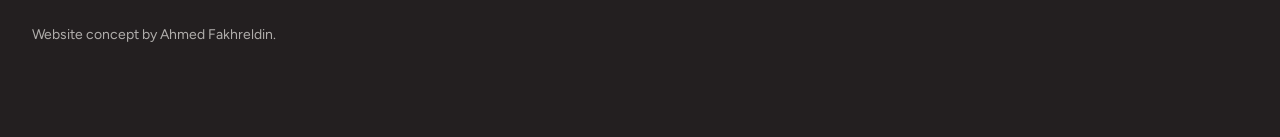
==== commit d8f345f9: "Duecento: brand, photos and full menu" ====
--- a/index.html
+++ b/index.html
@@ -1,33 +1,35 @@
 <!doctype html><html lang="en"><head><meta charset="utf-8">
 <meta name="viewport" content="width=device-width, initial-scale=1">
 <title>Duecento · Korba, Heliopolis</title><meta name="description" content="Duecento, an Italian coffee and gelato café with a fountain garden in Korba, Heliopolis.">
-<meta name="theme-color" content="#1F1A17"><meta name="robots" content="noindex">
-<link rel="icon" href="img/">
-<link rel="stylesheet" href="fonts.css"><link rel="stylesheet" href="site.css?v=1"></head><body class="home"><header class="hdr"><a class="brand" href="index.html" aria-label="Duecento home"><span class="logo wordmark">Duecento</span></a>
+<meta name="theme-color" content="#231F20"><meta name="robots" content="noindex">
+<link rel="icon" href="img/logo.png">
+<link rel="stylesheet" href="fonts.css"><link rel="stylesheet" href="site.css?v=2"></head><body class="home"><header class="hdr"><a class="brand" href="index.html" aria-label="Duecento home"><img class="logo" src="img/logo.png" alt="Duecento"></a>
 <nav class="nav" aria-label="Main"><a href="menu.html">Menu</a><a href="index.html#room">The place</a><a href="index.html#visit">Visit</a></nav><div class="hr"><a class="btn" href="menu.html">See the menu</a>
 <button class="burger" type="button" aria-label="Open menu" aria-expanded="false" aria-controls="mnav"><i></i><i></i></button></div></header>
 <nav id="mnav" class="mnav" hidden aria-label="Mobile"><a href="menu.html">Menu</a><a href="index.html#room">The place</a><a href="index.html#visit">Visit</a>
 <div class="mbtns"><a class="btn" href="https://www.google.com/maps/search/?api=1&amp;query=Duecento+Cafe+Korba+Heliopolis" target="_blank" rel="noopener">Directions</a><a class="btn ghost" href="https://www.instagram.com/duecento.eg/" target="_blank" rel="noopener">Instagram</a></div>
-<p class="mmeta">3 Memnon St, off Baghdad St, Korba, Heliopolis</p></nav>
+<p class="mmeta">3 Mamnon St, inside KORNR, El Korba, Heliopolis</p></nav>
 <main>
-<section class="hero"><div class="hbg ph" role="img" aria-label="The fountain garden at Duecento"><span>Photo: The fountain garden at Duecento</span></div><div class="hshade"></div>
-<div class="hin"><h1 class="hl">Duecento</h1><p class="hsub">Italian coffee and gelato, around a fountain garden in Korba.</p>
-<div class="hbtn"><a class="btn light" href="menu.html">See the menu</a><a class="btn line" href="https://www.google.com/maps/search/?api=1&amp;query=Duecento+Cafe+Korba+Heliopolis" target="_blank" rel="noopener">Find us in Korba</a></div></div></section>
+<section class="hero"><div class="htxt"><p class="flag"><i></i><i></i><i></i>Authentic Italian taste</p><h1 class="hl">Italian soul, in&nbsp;Korba.</h1><p class="hsub">Espresso, gelato and fresh bakes, on a sunny terrace at KORNR. Open every day from 7:30 in the morning.</p>
+<div class="hbtn"><a class="btn" href="menu.html">See the menu</a><a class="btn ghost" href="https://www.google.com/maps/search/?api=1&amp;query=Duecento+Cafe+Korba+Heliopolis" target="_blank" rel="noopener">Find us in Korba</a></div></div>
+<div class="hpic"><img class="hbg" src="img/01_storefront.jpg" alt="Duecento storefront and terrace in Korba"></div></section>
 
-<section class="intro wrap"><p class="big">Espresso the Italian way, gelato made for slow afternoons, and a garden where the fountain sets the pace.</p></section>
+<section class="intro wrap"><p class="big">An Italian espresso bar and gelateria for the whole day: a double shot at 8, an iced latte at 2, gelato on the terrace when the sun goes down.</p></section>
 
 <section class="feat wrap" aria-labelledby="fh"><div class="sh"><h2 id="fh">From the counter</h2><a class="more" href="menu.html">Full menu</a></div>
-<div class="fgrid"><figure class="fi"><div class="fimg ph" role="img" aria-label="Espresso macchiato"><span>Photo: Espresso macchiato</span></div><figcaption><b>Espresso macchiato</b><span>A short shot, marked with foam</span></figcaption></figure><figure class="fi"><div class="fimg ph" role="img" aria-label="Espresso al ghiaccio"><span>Photo: Espresso al ghiaccio</span></div><figcaption><b>Espresso al ghiaccio</b><span>Espresso over ice</span></figcaption></figure><figure class="fi"><div class="fimg ph" role="img" aria-label="Variegato al cioccolato"><span>Photo: Variegato al cioccolato</span></div><figcaption><b>Variegato al cioccolato</b><span>Gelato rippled with chocolate</span></figcaption></figure><figure class="fi"><div class="fimg ph" role="img" aria-label="Sweet potato pie"><span>Photo: Sweet potato pie</span></div><figcaption><b>Sweet potato pie</b><span>From the pastry counter</span></figcaption></figure></div></section>
+<div class="fgrid"><figure class="fi"><img class="fimg" src="img/10_gelato_cup.jpg" alt="Gelato"><figcaption><b>Gelato</b><span>Eleven flavours, from pistachio to toffee honeycomb</span></figcaption></figure><figure class="fi"><img class="fimg" src="img/11_waffle_gelato.jpg" alt="Waffle &amp; gelato"><figcaption><b>Waffle &amp; gelato</b><span>Warm waffle, a scoop on top</span></figcaption></figure><figure class="fi"><img class="fimg" src="img/12_pastry_iced_coffee.jpg" alt="From the bakery"><figcaption><b>From the bakery</b><span>Danish and croissants with your iced latte</span></figcaption></figure><figure class="fi"><img class="fimg" src="img/13_pecan_cheesecake.jpg" alt="Cheesecake"><figcaption><b>Cheesecake</b><span>A slice for the afternoon</span></figcaption></figure></div></section>
 
-<section class="band" id="room"><div class="bimg ph" role="img" aria-label="Outdoor seating by the fountain"><span>Photo: Outdoor seating by the fountain</span></div><div class="bcap"><h2>The garden</h2><p>A large outdoor space around the fountain, made for long coffees, study afternoons and evenings out, with an indoor room when it&#x27;s warm.</p></div></section>
+<section class="band" id="room"><img class="bimg" src="img/05_crepe_coffee_terrace.jpg" alt="Lunch and coffee on the terrace"><div class="bcap"><h2>On the terrace</h2><p>Cream umbrellas, slatted tables and plenty of sun. Bring a book, a laptop or friends and stay a while.</p></div></section>
 
-<section class="track" aria-label="Photos"><div class="trin"><div class="tr ph" role="img" aria-label="Coffee at the bar"><span>Photo: Coffee at the bar</span></div><div class="tr ph" role="img" aria-label="Gelato"><span>Photo: Gelato</span></div><div class="tr ph" role="img" aria-label="The garden"><span>Photo: The garden</span></div><div class="tr ph" role="img" aria-label="Sandwiches"><span>Photo: Sandwiches</span></div><div class="tr ph" role="img" aria-label="Inside"><span>Photo: Inside</span></div></div></section>
+<section class="new wrap"><img class="nimg" src="img/08_dirty_espresso_poster.jpg" alt="Dirty Espresso"><div class="ntxt"><h2>New at the bar: Dirty Espresso</h2><p>The newest coffee on the Duecento bar. Ask for it at the counter.</p><a class="btn" href="menu.html#iced">Iced coffee menu</a></div></section>
 
-<section class="visit wrap" id="visit"><div class="vtxt"><h2>Come by</h2><p class="addr">3 Memnon St, off Baghdad St, Korba, Heliopolis</p>
+<section class="track" aria-label="Photos"><div class="trin"><img class="tr" src="img/02_terrace_gelato_cone.jpg" alt="Gelato on the terrace"><img class="tr" src="img/05_crepe_coffee_terrace.jpg" alt="Lunch outside"><img class="tr" src="img/17_bar_daily_drinks.jpg" alt="At the bar"><img class="tr" src="img/14_crepe_caprese.jpg" alt="From the kitchen"><img class="tr" src="img/04_terrace_iced_drinks.jpg" alt="Iced drinks under the umbrellas"></div></section>
 
+<section class="visit wrap" id="visit"><div class="vtxt"><h2>Come by</h2><p class="addr">3 Mamnon St, inside KORNR, El Korba, Heliopolis</p>
+<ul class="hours"><li><span>Every day</span><span>7:30 AM – 1 AM</span></li></ul><p class="also">Also at Seashell, Beach U4, and the University of Hertfordshire.</p>
 <div class="vbtn"><a class="btn" href="https://www.google.com/maps/search/?api=1&amp;query=Duecento+Cafe+Korba+Heliopolis" target="_blank" rel="noopener">Open in Google Maps</a></div></div>
-<div class="vimg ph" role="img" aria-label="Duecento from the street"><span>Photo: Duecento from the street</span></div></section>
-</main><footer class="ftr"><div class="fin"><span class="flogo wordmark">Duecento</span>
-<p>3 Memnon St, off Baghdad St, Korba, Heliopolis</p><p class="fl"><a href="https://www.instagram.com/duecento.eg/" target="_blank" rel="noopener">Instagram</a><a href="https://www.google.com/maps/search/?api=1&amp;query=Duecento+Cafe+Korba+Heliopolis" target="_blank" rel="noopener">Google Maps</a></p>
+<img class="vimg" src="img/03_window_seat_coffee.jpg" alt="A guest with a latte by the window"></section>
+</main><footer class="ftr"><div class="fin"><img class="flogo" src="img/logo_white.png" alt="Duecento">
+<p>3 Mamnon St, inside KORNR, El Korba, Heliopolis</p><p class="fl"><a href="https://www.instagram.com/duecento.eg/" target="_blank" rel="noopener">Instagram</a><a href="https://www.google.com/maps/search/?api=1&amp;query=Duecento+Cafe+Korba+Heliopolis" target="_blank" rel="noopener">Google Maps</a></p>
 <p class="credit">Website concept by Ahmed Fakhreldin.</p></div></footer>
-<script src="site.js?v=1"></script></body></html>+<script src="site.js?v=2"></script></body></html>
--- a/fonts.css
+++ b/fonts.css
@@ -4,7 +4,7 @@
   font-style: normal;
   font-weight: 400;
   font-display: swap;
-  src: url(fonts/e4a8a300b12e.woff2) format('woff2');
+  src: url(fonts/9c32d05d546d.woff2) format('woff2');
   unicode-range: U+0302-0303, U+0305, U+0307-0308, U+0310, U+0312, U+0315, U+031A, U+0326-0327, U+032C, U+032F-0330, U+0332-0333, U+0338, U+033A, U+0346, U+034D, U+0391-03A1, U+03A3-03A9, U+03B1-03C9, U+03D1, U+03D5-03D6, U+03F0-03F1, U+03F4-03F5, U+2016-2017, U+2034-2038, U+203C, U+2040, U+2043, U+2047, U+2050, U+2057, U+205F, U+2070-2071, U+2074-209F, U+20D0-20DC, U+20E1, U+20E5-20EF, U+2100-2112, U+2114-2115, U+2117-2121, U+2123-214F, U+2190, U+2192, U+2194-21AE, U+21B0-21E5, U+21F1-21F2, U+21F4-2211, U+2213-2214, U+2216-22FF, U+2308-230B, U+2310, U+2319, U+231C-2321, U+2336-237A, U+237C, U+2395, U+239B-23B7, U+23D0, U+23DC-23E1, U+2474-2475, U+25AF, U+25B3, U+25B7, U+25BD, U+25C1, U+25CA, U+25CC, U+25FB, U+266D-266F, U+27C0-27FF, U+2900-2AFF, U+2B0E-2B11, U+2B30-2B4C, U+2BFE, U+3030, U+FF5B, U+FF5D, U+1D400-1D7FF, U+1EE00-1EEFF;
 }
 /* symbols */
@@ -13,7 +13,7 @@
   font-style: normal;
   font-weight: 400;
   font-display: swap;
-  src: url(fonts/4fd5d302b3bb.woff2) format('woff2');
+  src: url(fonts/e36fa914f91c.woff2) format('woff2');
   unicode-range: U+0001-000C, U+000E-001F, U+007F-009F, U+20DD-20E0, U+20E2-20E4, U+2150-218F, U+2190, U+2192, U+2194-2199, U+21AF, U+21E6-21F0, U+21F3, U+2218-2219, U+2299, U+22C4-22C6, U+2300-243F, U+2440-244A, U+2460-24FF, U+25A0-27BF, U+2800-28FF, U+2921-2922, U+2981, U+29BF, U+29EB, U+2B00-2BFF, U+4DC0-4DFF, U+FFF9-FFFB, U+10140-1018E, U+10190-1019C, U+101A0, U+101D0-101FD, U+102E0-102FB, U+10E60-10E7E, U+1D2C0-1D2D3, U+1D2E0-1D37F, U+1F000-1F0FF, U+1F100-1F1AE, U+1F1E6-1F1FF, U+1F30D-1F30F, U+1F315, U+1F31C, U+1F31E, U+1F320-1F32C, U+1F336, U+1F378, U+1F37D, U+1F382, U+1F393-1F39F, U+1F3A7-1F3A8, U+1F3AC-1F3AF, U+1F3C2, U+1F3C4-1F3C6, U+1F3CA-1F3CE, U+1F3D4-1F3E0, U+1F3ED, U+1F3F1-1F3F3, U+1F3F5-1F3F7, U+1F408, U+1F415, U+1F41F, U+1F426, U+1F43F, U+1F441-1F442, U+1F444, U+1F446-1F449, U+1F44C-1F44E, U+1F453, U+1F46A, U+1F47D, U+1F4A3, U+1F4B0, U+1F4B3, U+1F4B9, U+1F4BB, U+1F4BF, U+1F4C8-1F4CB, U+1F4D6, U+1F4DA, U+1F4DF, U+1F4E3-1F4E6, U+1F4EA-1F4ED, U+1F4F7, U+1F4F9-1F4FB, U+1F4FD-1F4FE, U+1F503, U+1F507-1F50B, U+1F50D, U+1F512-1F513, U+1F53E-1F54A, U+1F54F-1F5FA, U+1F610, U+1F650-1F67F, U+1F687, U+1F68D, U+1F691, U+1F694, U+1F698, U+1F6AD, U+1F6B2, U+1F6B9-1F6BA, U+1F6BC, U+1F6C6-1F6CF, U+1F6D3-1F6D7, U+1F6E0-1F6EA, U+1F6F0-1F6F3, U+1F6F7-1F6FC, U+1F700-1F80B, U+1F810-1F847, U+1F850-1F859, U+1F860-1F887, U+1F890-1F8AD, U+1F8B0-1F8BB, U+1F8C0-1F8C1, U+1F8D0-1F8D8, U+1F900-1F90B, U+1F93B, U+1F946, U+1F984, U+1F996, U+1F9E9, U+1FA00-1FA6F, U+1FA70-1FA7C, U+1FA80-1FAC6, U+1FAC8, U+1FACC-1FADD, U+1FADF-1FAEB, U+1FAEF-1FAFA, U+1FB00-1FBFF;
 }
 /* latin-ext */
@@ -22,7 +22,7 @@
   font-style: normal;
   font-weight: 400;
   font-display: swap;
-  src: url(fonts/21224576a4b7.woff2) format('woff2');
+  src: url(fonts/8c89954d1fbf.woff2) format('woff2');
   unicode-range: U+0100-02BA, U+02BD-02C5, U+02C7-02CC, U+02CE-02D7, U+02DD-02FF, U+0304, U+0308, U+0329, U+1D00-1DBF, U+1E00-1E9F, U+1EF2-1EFF, U+2020, U+20A0-20AB, U+20AD-20C4, U+2113, U+2C60-2C7F, U+A720-A7FF;
 }
 /* latin */
@@ -31,7 +31,7 @@
   font-style: normal;
   font-weight: 400;
   font-display: swap;
-  src: url(fonts/aad168b2dc76.woff2) format('woff2');
+  src: url(fonts/47d8c3d3f594.woff2) format('woff2');
   unicode-range: U+0000-00FF, U+0131, U+0152-0153, U+02BB-02BC, U+02C6, U+02DA, U+02DC, U+0304, U+0308, U+0329, U+2000-206F, U+20AC, U+2122, U+2191, U+2193, U+2212, U+2215, U+FEFF, U+FFFD;
 }
 /* math */
@@ -40,7 +40,7 @@
   font-style: normal;
   font-weight: 500;
   font-display: swap;
-  src: url(fonts/e4a8a300b12e.woff2) format('woff2');
+  src: url(fonts/9c32d05d546d.woff2) format('woff2');
   unicode-range: U+0302-0303, U+0305, U+0307-0308, U+0310, U+0312, U+0315, U+031A, U+0326-0327, U+032C, U+032F-0330, U+0332-0333, U+0338, U+033A, U+0346, U+034D, U+0391-03A1, U+03A3-03A9, U+03B1-03C9, U+03D1, U+03D5-03D6, U+03F0-03F1, U+03F4-03F5, U+2016-2017, U+2034-2038, U+203C, U+2040, U+2043, U+2047, U+2050, U+2057, U+205F, U+2070-2071, U+2074-209F, U+20D0-20DC, U+20E1, U+20E5-20EF, U+2100-2112, U+2114-2115, U+2117-2121, U+2123-214F, U+2190, U+2192, U+2194-21AE, U+21B0-21E5, U+21F1-21F2, U+21F4-2211, U+2213-2214, U+2216-22FF, U+2308-230B, U+2310, U+2319, U+231C-2321, U+2336-237A, U+237C, U+2395, U+239B-23B7, U+23D0, U+23DC-23E1, U+2474-2475, U+25AF, U+25B3, U+25B7, U+25BD, U+25C1, U+25CA, U+25CC, U+25FB, U+266D-266F, U+27C0-27FF, U+2900-2AFF, U+2B0E-2B11, U+2B30-2B4C, U+2BFE, U+3030, U+FF5B, U+FF5D, U+1D400-1D7FF, U+1EE00-1EEFF;
 }
 /* symbols */
@@ -49,7 +49,7 @@
   font-style: normal;
   font-weight: 500;
   font-display: swap;
-  src: url(fonts/4fd5d302b3bb.woff2) format('woff2');
+  src: url(fonts/e36fa914f91c.woff2) format('woff2');
   unicode-range: U+0001-000C, U+000E-001F, U+007F-009F, U+20DD-20E0, U+20E2-20E4, U+2150-218F, U+2190, U+2192, U+2194-2199, U+21AF, U+21E6-21F0, U+21F3, U+2218-2219, U+2299, U+22C4-22C6, U+2300-243F, U+2440-244A, U+2460-24FF, U+25A0-27BF, U+2800-28FF, U+2921-2922, U+2981, U+29BF, U+29EB, U+2B00-2BFF, U+4DC0-4DFF, U+FFF9-FFFB, U+10140-1018E, U+10190-1019C, U+101A0, U+101D0-101FD, U+102E0-102FB, U+10E60-10E7E, U+1D2C0-1D2D3, U+1D2E0-1D37F, U+1F000-1F0FF, U+1F100-1F1AE, U+1F1E6-1F1FF, U+1F30D-1F30F, U+1F315, U+1F31C, U+1F31E, U+1F320-1F32C, U+1F336, U+1F378, U+1F37D, U+1F382, U+1F393-1F39F, U+1F3A7-1F3A8, U+1F3AC-1F3AF, U+1F3C2, U+1F3C4-1F3C6, U+1F3CA-1F3CE, U+1F3D4-1F3E0, U+1F3ED, U+1F3F1-1F3F3, U+1F3F5-1F3F7, U+1F408, U+1F415, U+1F41F, U+1F426, U+1F43F, U+1F441-1F442, U+1F444, U+1F446-1F449, U+1F44C-1F44E, U+1F453, U+1F46A, U+1F47D, U+1F4A3, U+1F4B0, U+1F4B3, U+1F4B9, U+1F4BB, U+1F4BF, U+1F4C8-1F4CB, U+1F4D6, U+1F4DA, U+1F4DF, U+1F4E3-1F4E6, U+1F4EA-1F4ED, U+1F4F7, U+1F4F9-1F4FB, U+1F4FD-1F4FE, U+1F503, U+1F507-1F50B, U+1F50D, U+1F512-1F513, U+1F53E-1F54A, U+1F54F-1F5FA, U+1F610, U+1F650-1F67F, U+1F687, U+1F68D, U+1F691, U+1F694, U+1F698, U+1F6AD, U+1F6B2, U+1F6B9-1F6BA, U+1F6BC, U+1F6C6-1F6CF, U+1F6D3-1F6D7, U+1F6E0-1F6EA, U+1F6F0-1F6F3, U+1F6F7-1F6FC, U+1F700-1F80B, U+1F810-1F847, U+1F850-1F859, U+1F860-1F887, U+1F890-1F8AD, U+1F8B0-1F8BB, U+1F8C0-1F8C1, U+1F8D0-1F8D8, U+1F900-1F90B, U+1F93B, U+1F946, U+1F984, U+1F996, U+1F9E9, U+1FA00-1FA6F, U+1FA70-1FA7C, U+1FA80-1FAC6, U+1FAC8, U+1FACC-1FADD, U+1FADF-1FAEB, U+1FAEF-1FAFA, U+1FB00-1FBFF;
 }
 /* latin-ext */
@@ -58,7 +58,7 @@
   font-style: normal;
   font-weight: 500;
   font-display: swap;
-  src: url(fonts/21224576a4b7.woff2) format('woff2');
+  src: url(fonts/8c89954d1fbf.woff2) format('woff2');
   unicode-range: U+0100-02BA, U+02BD-02C5, U+02C7-02CC, U+02CE-02D7, U+02DD-02FF, U+0304, U+0308, U+0329, U+1D00-1DBF, U+1E00-1E9F, U+1EF2-1EFF, U+2020, U+20A0-20AB, U+20AD-20C4, U+2113, U+2C60-2C7F, U+A720-A7FF;
 }
 /* latin */
@@ -67,7 +67,7 @@
   font-style: normal;
   font-weight: 500;
   font-display: swap;
-  src: url(fonts/aad168b2dc76.woff2) format('woff2');
+  src: url(fonts/47d8c3d3f594.woff2) format('woff2');
   unicode-range: U+0000-00FF, U+0131, U+0152-0153, U+02BB-02BC, U+02C6, U+02DA, U+02DC, U+0304, U+0308, U+0329, U+2000-206F, U+20AC, U+2122, U+2191, U+2193, U+2212, U+2215, U+FEFF, U+FFFD;
 }
 /* latin-ext */
@@ -76,7 +76,7 @@
   font-style: normal;
   font-weight: 400;
   font-display: swap;
-  src: url(fonts/c15953e563fb.woff2) format('woff2');
+  src: url(fonts/293bc8f044b3.woff2) format('woff2');
   unicode-range: U+0100-02BA, U+02BD-02C5, U+02C7-02CC, U+02CE-02D7, U+02DD-02FF, U+0304, U+0308, U+0329, U+1D00-1DBF, U+1E00-1E9F, U+1EF2-1EFF, U+2020, U+20A0-20AB, U+20AD-20C4, U+2113, U+2C60-2C7F, U+A720-A7FF;
 }
 /* latin */
@@ -85,7 +85,7 @@
   font-style: normal;
   font-weight: 400;
   font-display: swap;
-  src: url(fonts/dab710cf25a2.woff2) format('woff2');
+  src: url(fonts/fe3326ca74b8.woff2) format('woff2');
   unicode-range: U+0000-00FF, U+0131, U+0152-0153, U+02BB-02BC, U+02C6, U+02DA, U+02DC, U+0304, U+0308, U+0329, U+2000-206F, U+20AC, U+2122, U+2191, U+2193, U+2212, U+2215, U+FEFF, U+FFFD;
 }
 /* latin-ext */
@@ -94,7 +94,7 @@
   font-style: normal;
   font-weight: 500;
   font-display: swap;
-  src: url(fonts/c15953e563fb.woff2) format('woff2');
+  src: url(fonts/293bc8f044b3.woff2) format('woff2');
   unicode-range: U+0100-02BA, U+02BD-02C5, U+02C7-02CC, U+02CE-02D7, U+02DD-02FF, U+0304, U+0308, U+0329, U+1D00-1DBF, U+1E00-1E9F, U+1EF2-1EFF, U+2020, U+20A0-20AB, U+20AD-20C4, U+2113, U+2C60-2C7F, U+A720-A7FF;
 }
 /* latin */
@@ -103,7 +103,7 @@
   font-style: normal;
   font-weight: 500;
   font-display: swap;
-  src: url(fonts/dab710cf25a2.woff2) format('woff2');
+  src: url(fonts/fe3326ca74b8.woff2) format('woff2');
   unicode-range: U+0000-00FF, U+0131, U+0152-0153, U+02BB-02BC, U+02C6, U+02DA, U+02DC, U+0304, U+0308, U+0329, U+2000-206F, U+20AC, U+2122, U+2191, U+2193, U+2212, U+2215, U+FEFF, U+FFFD;
 }
 /* latin-ext */
@@ -112,7 +112,7 @@
   font-style: normal;
   font-weight: 600;
   font-display: swap;
-  src: url(fonts/c15953e563fb.woff2) format('woff2');
+  src: url(fonts/293bc8f044b3.woff2) format('woff2');
   unicode-range: U+0100-02BA, U+02BD-02C5, U+02C7-02CC, U+02CE-02D7, U+02DD-02FF, U+0304, U+0308, U+0329, U+1D00-1DBF, U+1E00-1E9F, U+1EF2-1EFF, U+2020, U+20A0-20AB, U+20AD-20C4, U+2113, U+2C60-2C7F, U+A720-A7FF;
 }
 /* latin */
@@ -121,6 +121,6 @@
   font-style: normal;
   font-weight: 600;
   font-display: swap;
-  src: url(fonts/dab710cf25a2.woff2) format('woff2');
+  src: url(fonts/fe3326ca74b8.woff2) format('woff2');
   unicode-range: U+0000-00FF, U+0131, U+0152-0153, U+02BB-02BC, U+02C6, U+02DA, U+02DC, U+0304, U+0308, U+0329, U+2000-206F, U+20AC, U+2122, U+2191, U+2193, U+2212, U+2215, U+FEFF, U+FFFD;
 }
--- a/site.css
+++ b/site.css
@@ -1,4 +1,4 @@
-:root{--ink:#1F1A17;--paper:#F6F3EE;--brand:#5B2A1E;--accent:#B08A4F;--soft:#E9E3DA;--mute:#6E655E;--line:#DED6CB;
+:root{--ink:#231F20;--paper:#ECEAE6;--brand:#231F20;--accent:#B69A7C;--soft:#E1D8CB;--mute:#625C58;--line:#D6D1CA;--red:#D01E37;--green:#2E7D4F;
 --fd:'Bodoni Moda', serif;--fb:'Figtree', sans-serif;--w:1240px}
 *{box-sizing:border-box;margin:0;padding:0}
 html{scroll-behavior:smooth;scroll-padding-top:140px}
@@ -35,15 +35,21 @@
 .nav-open{overflow:hidden}
 
 /* hero */
-.hero{position:relative;min-height:calc(100svh - 76px);display:flex;align-items:flex-end;color:var(--paper);overflow:hidden;background:var(--ink)}
-.hbg{position:absolute;inset:0;width:100%;height:100%;object-fit:cover;animation:settle 1.6s ease-out both}
-@keyframes settle{from{transform:scale(1.06)}to{transform:scale(1)}}
-.hshade{position:absolute;inset:0;background:linear-gradient(180deg,transparent 35%,var(--ink) 100%);opacity:.85}
-.hin{position:relative;max-width:var(--w);width:100%;margin:0 auto;padding:0 32px 72px}
-.hl{font-size:clamp(48px,8vw,118px);max-width:12ch}
-.hsub{font-size:19px;max-width:44ch;margin:20px 0 30px;opacity:.92}
+.hero{display:grid;grid-template-columns:1.05fr .95fr;min-height:calc(100svh - 76px);max-width:1440px;margin:0 auto}
+.htxt{display:flex;flex-direction:column;justify-content:center;padding:64px 56px 64px max(32px,calc((100vw - 1440px)/2 + 64px))}
+.hpic{position:relative;overflow:hidden;background:var(--soft)}
+.hbg{position:absolute;inset:0;width:100%;height:100%;object-fit:cover;object-position:50% 35%;animation:settle 1.6s ease-out both}
+@keyframes settle{from{transform:scale(1.05)}to{transform:scale(1)}}
+.flag{display:flex;align-items:center;gap:10px;font-size:14px;color:var(--mute);margin-bottom:26px}
+.flag i,.it i{display:inline-block;width:6px;height:14px}
+.flag i:nth-child(1),.it i:nth-child(1){background:var(--green)}
+.flag i:nth-child(2),.it i:nth-child(2){background:#fff}
+.flag i:nth-child(3),.it i:nth-child(3){background:var(--red);margin-right:4px}
+.it{display:inline-flex;vertical-align:middle;margin-left:8px;outline:1px solid var(--line)}
+.it i{width:4px;height:10px}.it i:nth-child(3){margin-right:0}
+.hl{font-size:clamp(52px,7.2vw,112px);line-height:.98;max-width:9ch}
+.hsub{font-size:19px;max-width:40ch;margin:26px 0 34px;color:var(--mute)}
 .hbtn{display:flex;gap:12px;flex-wrap:wrap}
-
 .intro{padding:110px 32px 90px}
 .big{font-family:var(--fd);font-size:clamp(28px,3.4vw,46px);line-height:1.2;max-width:26ch}
 
@@ -57,11 +63,17 @@
 .fi span{color:var(--mute);font-size:15px}
 
 .band{position:relative;margin-top:120px;min-height:78vh;display:flex;align-items:flex-end;color:var(--paper);background:var(--ink)}
-.bimg{position:absolute;inset:0;width:100%;height:100%;object-fit:cover}
+.bimg{position:absolute;inset:0;width:100%;height:100%;object-fit:cover;object-position:50% 62%}
 .bcap{position:relative;max-width:520px;margin:0 0 56px 56px;padding:34px 36px;background:var(--ink);border-radius:20px}
 .bcap h2{font-size:42px;margin-bottom:12px}
 .bcap p{opacity:.88}
 
+.new{display:grid;grid-template-columns:.8fr 1fr;gap:64px;align-items:center;padding-top:110px;padding-bottom:80px}
+.nimg{width:100%;aspect-ratio:4/5;object-fit:cover;border-radius:22px}
+.ntxt h2{font-size:clamp(36px,4.4vw,64px);margin-bottom:18px}
+.ntxt p{font-size:19px;color:var(--mute);max-width:36ch;margin-bottom:28px}
+.also{color:var(--mute);margin-top:6px;font-size:15px}
+.snote{color:var(--mute);font-size:15px;margin:-8px 0 10px}
 .track{padding:22px 0;overflow:hidden}
 .trin{display:flex;gap:22px;overflow-x:auto;padding:0 32px;scroll-snap-type:x mandatory}
 .tr{flex:none;width:300px;height:380px;object-fit:cover;border-radius:16px;scroll-snap-align:start}
@@ -76,7 +88,7 @@
 
 .ftr{background:var(--ink);color:var(--paper);padding:64px 32px 90px}
 .fin{max-width:var(--w);margin:0 auto;display:flex;flex-direction:column;gap:12px}
-.flogo{height:54px;width:auto;margin-bottom:8px}
+.flogo{height:64px;width:auto;margin-bottom:8px;align-self:flex-start}
 .flogo.wordmark{font-size:38px;color:var(--paper)}
 .fl{display:flex;gap:22px}
 .credit{margin-top:22px;font-size:14px;opacity:.7}
@@ -107,6 +119,10 @@
 .sticky{position:fixed;right:24px;bottom:24px;z-index:25}
 
 @media (max-width:1000px){
+  .hero{grid-template-columns:1fr;min-height:0}
+  .hpic{order:-1;height:62svh;min-height:380px}
+  .htxt{padding:40px 32px 56px}
+  .new{grid-template-columns:1fr;gap:32px}
   .nav{display:none}.burger{display:flex}
   .hr .btn{display:none}
   .fgrid{grid-template-columns:1fr 1fr}
@@ -117,9 +133,10 @@
   body{font-size:16px}
   .hdr{padding:0 16px;height:66px}.mnav{inset:66px 0 0}.chips{top:66px}
   .logo{height:38px}
-  .wrap,.hin{padding-left:16px;padding-right:16px}
+  .wrap,.htxt{padding-left:16px;padding-right:16px}
   .intro{padding:70px 16px 56px}
-  .hin{padding-bottom:44px}
+  .hsub{font-size:17px}
+  .new{padding-top:70px;padding-bottom:50px}
   .fgrid{gap:14px}.fi b{font-size:19px}.fi span{font-size:13px}
   .band{margin-top:80px;min-height:70vh}
   .bcap{margin:0 12px 12px;padding:24px}.bcap h2{font-size:32px}
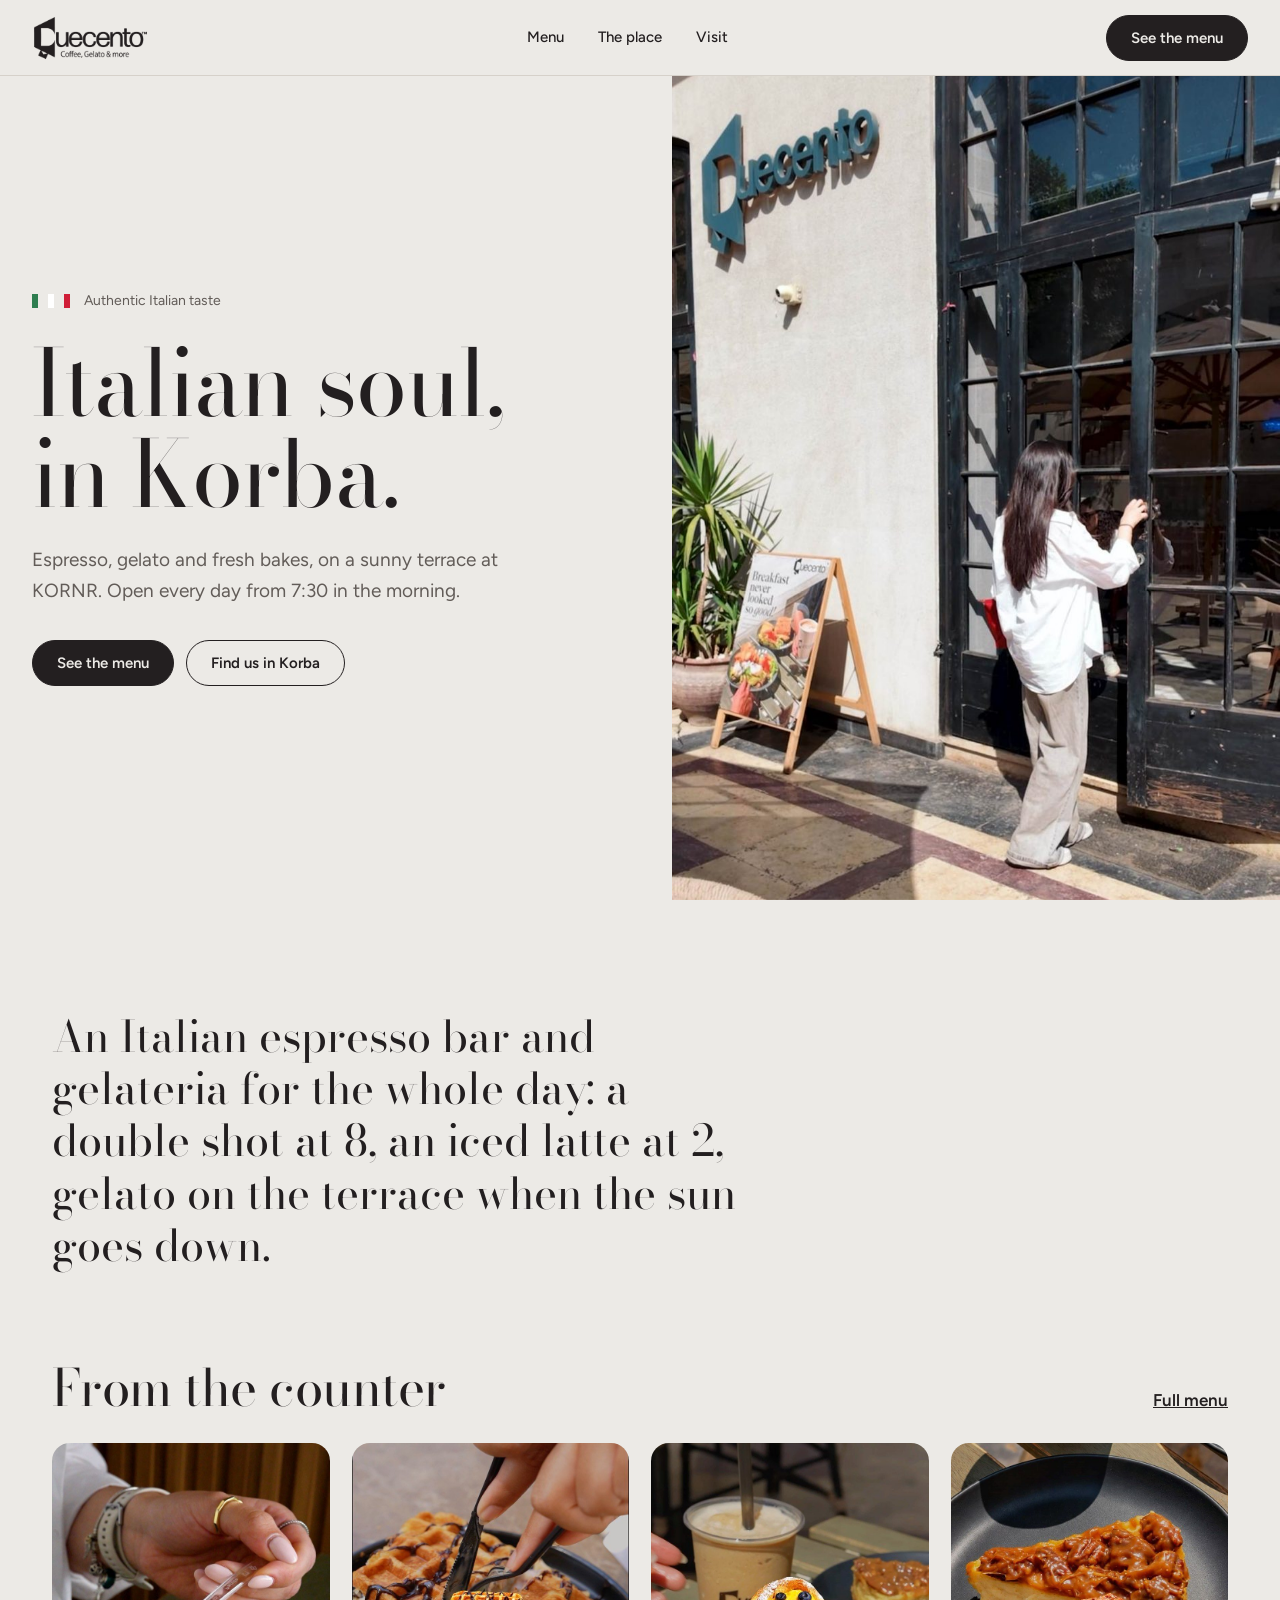
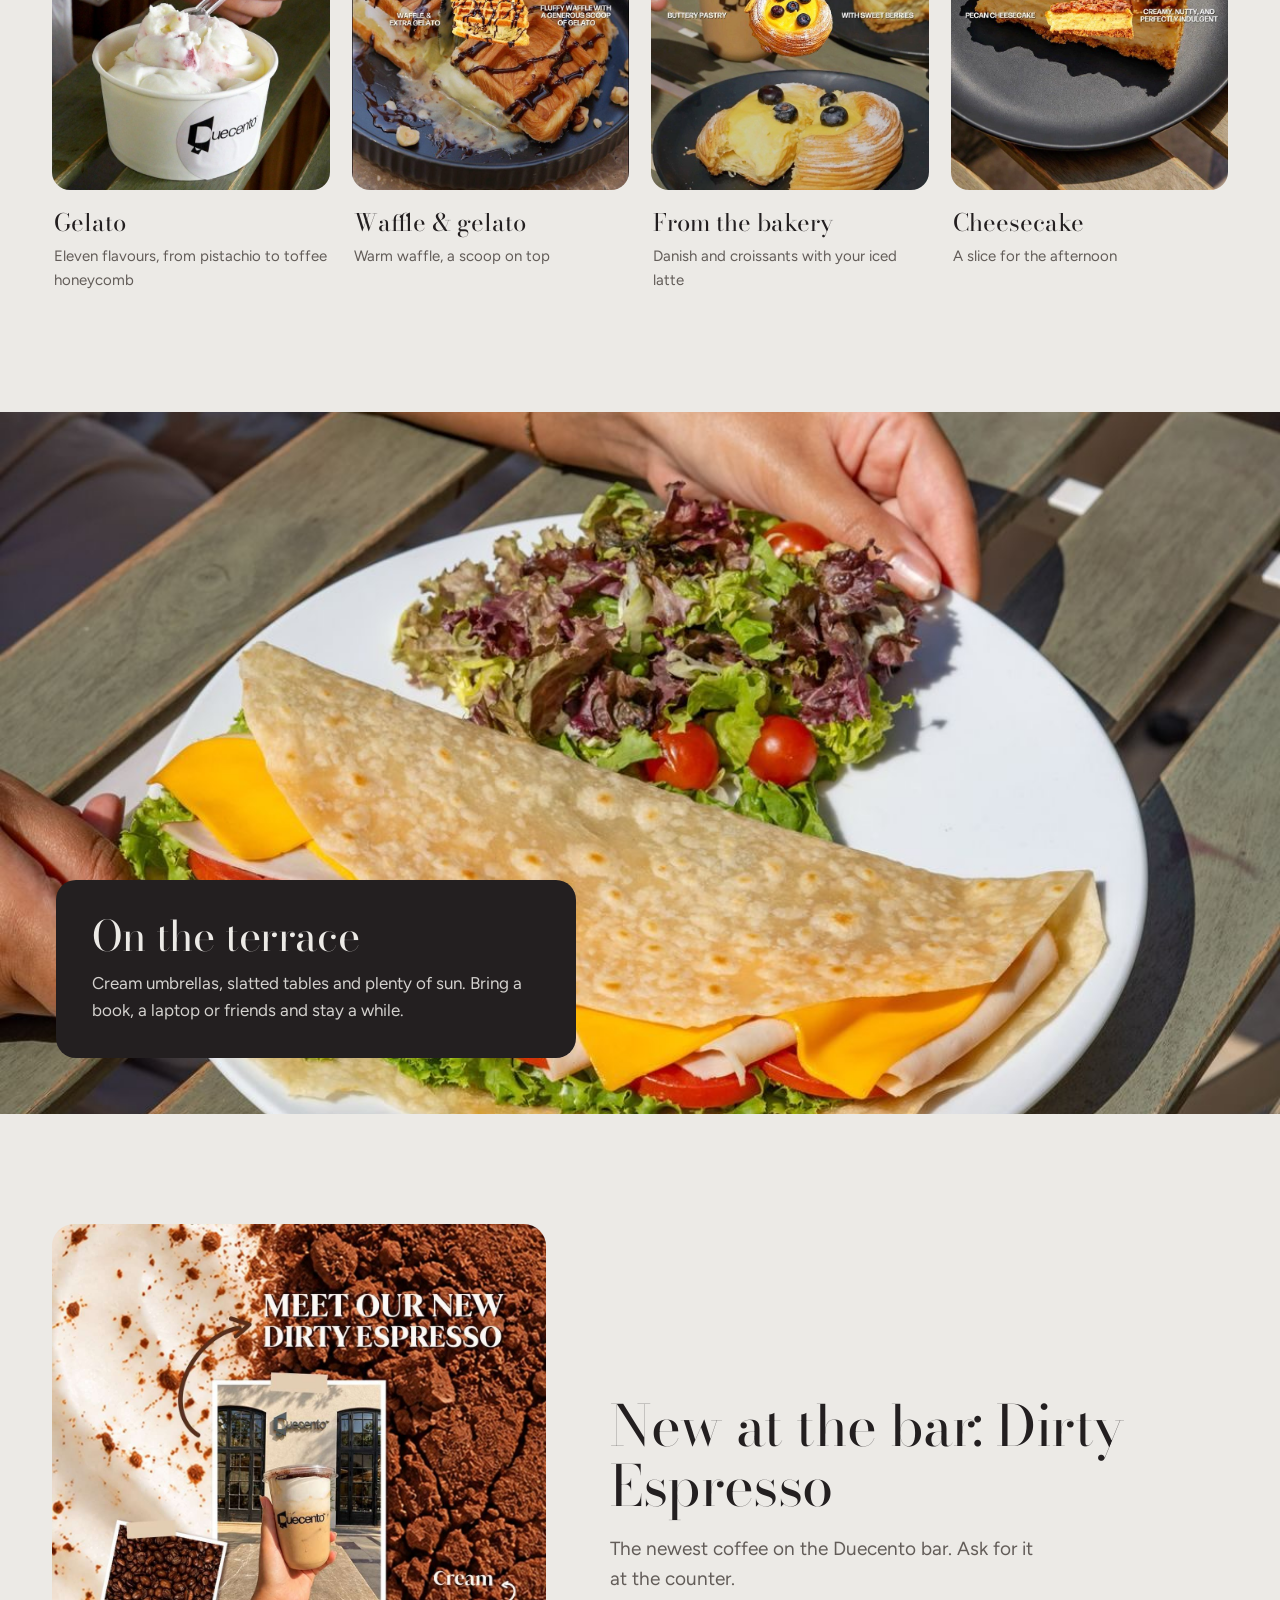
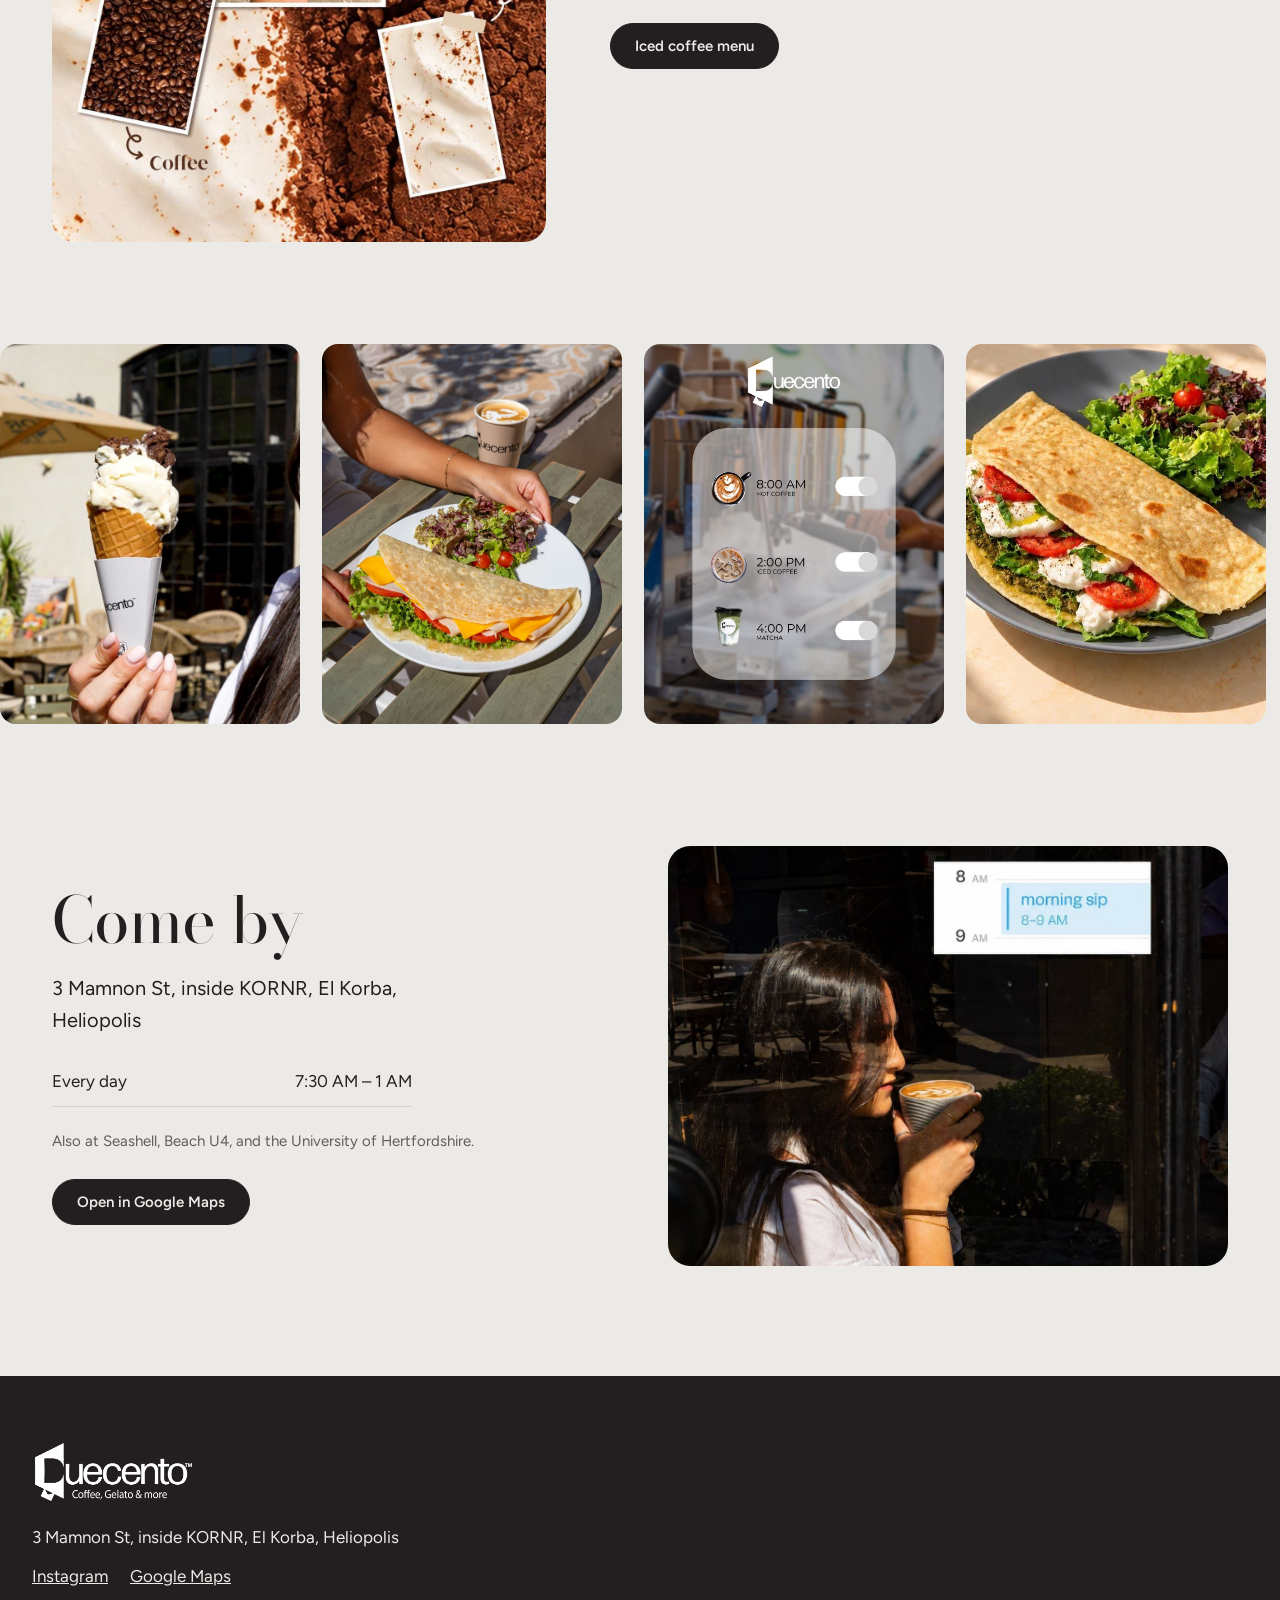
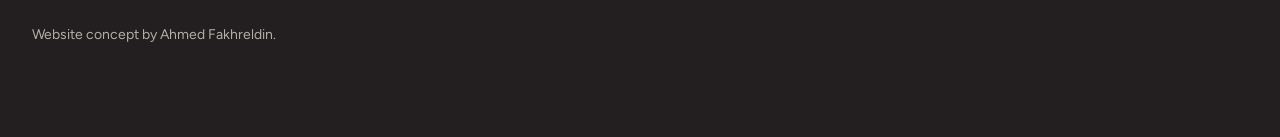
==== commit 244ba91a: "Load fonts before first paint" ====
--- a/index.html
+++ b/index.html
@@ -3,7 +3,7 @@
 <title>Duecento · Korba, Heliopolis</title><meta name="description" content="Duecento, an Italian coffee and gelato café with a fountain garden in Korba, Heliopolis.">
 <meta name="theme-color" content="#231F20"><meta name="robots" content="noindex">
 <link rel="icon" href="img/logo.png">
-<link rel="stylesheet" href="fonts.css"><link rel="stylesheet" href="site.css?v=2"></head><body class="home"><header class="hdr"><a class="brand" href="index.html" aria-label="Duecento home"><img class="logo" src="img/logo.png" alt="Duecento"></a>
+<link rel="preload" href="fonts/aad168b2dc76.woff2" as="font" type="font/woff2" crossorigin><link rel="preload" href="fonts/dab710cf25a2.woff2" as="font" type="font/woff2" crossorigin><style>@font-face { font-family: 'Bodoni Moda'; font-style: normal; font-weight: 400; font-display: block; src: url(fonts/e4a8a300b12e.woff2) format('woff2'); unicode-range: U+0302-0303, U+0305, U+0307-0308, U+0310, U+0312, U+0315, U+031A, U+0326-0327, U+032C, U+032F-0330, U+0332-0333, U+0338, U+033A, U+0346, U+034D, U+0391-03A1, U+03A3-03A9, U+03B1-03C9, U+03D1, U+03D5-03D6, U+03F0-03F1, U+03F4-03F5, U+2016-2017, U+2034-2038, U+203C, U+2040, U+2043, U+2047, U+2050, U+2057, U+205F, U+2070-2071, U+2074-209F, U+20D0-20DC, U+20E1, U+20E5-20EF, U+2100-2112, U+2114-2115, U+2117-2121, U+2123-214F, U+2190, U+2192, U+2194-21AE, U+21B0-21E5, U+21F1-21F2, U+21F4-2211, U+2213-2214, U+2216-22FF, U+2308-230B, U+2310, U+2319, U+231C-2321, U+2336-237A, U+237C, U+2395, U+239B-23B7, U+23D0, U+23DC-23E1, U+2474-2475, U+25AF, U+25B3, U+25B7, U+25BD, U+25C1, U+25CA, U+25CC, U+25FB, U+266D-266F, U+27C0-27FF, U+2900-2AFF, U+2B0E-2B11, U+2B30-2B4C, U+2BFE, U+3030, U+FF5B, U+FF5D, U+1D400-1D7FF, U+1EE00-1EEFF; }@font-face { font-family: 'Bodoni Moda'; font-style: normal; font-weight: 400; font-display: block; src: url(fonts/4fd5d302b3bb.woff2) format('woff2'); unicode-range: U+0001-000C, U+000E-001F, U+007F-009F, U+20DD-20E0, U+20E2-20E4, U+2150-218F, U+2190, U+2192, U+2194-2199, U+21AF, U+21E6-21F0, U+21F3, U+2218-2219, U+2299, U+22C4-22C6, U+2300-243F, U+2440-244A, U+2460-24FF, U+25A0-27BF, U+2800-28FF, U+2921-2922, U+2981, U+29BF, U+29EB, U+2B00-2BFF, U+4DC0-4DFF, U+FFF9-FFFB, U+10140-1018E, U+10190-1019C, U+101A0, U+101D0-101FD, U+102E0-102FB, U+10E60-10E7E, U+1D2C0-1D2D3, U+1D2E0-1D37F, U+1F000-1F0FF, U+1F100-1F1AE, U+1F1E6-1F1FF, U+1F30D-1F30F, U+1F315, U+1F31C, U+1F31E, U+1F320-1F32C, U+1F336, U+1F378, U+1F37D, U+1F382, U+1F393-1F39F, U+1F3A7-1F3A8, U+1F3AC-1F3AF, U+1F3C2, U+1F3C4-1F3C6, U+1F3CA-1F3CE, U+1F3D4-1F3E0, U+1F3ED, U+1F3F1-1F3F3, U+1F3F5-1F3F7, U+1F408, U+1F415, U+1F41F, U+1F426, U+1F43F, U+1F441-1F442, U+1F444, U+1F446-1F449, U+1F44C-1F44E, U+1F453, U+1F46A, U+1F47D, U+1F4A3, U+1F4B0, U+1F4B3, U+1F4B9, U+1F4BB, U+1F4BF, U+1F4C8-1F4CB, U+1F4D6, U+1F4DA, U+1F4DF, U+1F4E3-1F4E6, U+1F4EA-1F4ED, U+1F4F7, U+1F4F9-1F4FB, U+1F4FD-1F4FE, U+1F503, U+1F507-1F50B, U+1F50D, U+1F512-1F513, U+1F53E-1F54A, U+1F54F-1F5FA, U+1F610, U+1F650-1F67F, U+1F687, U+1F68D, U+1F691, U+1F694, U+1F698, U+1F6AD, U+1F6B2, U+1F6B9-1F6BA, U+1F6BC, U+1F6C6-1F6CF, U+1F6D3-1F6D7, U+1F6E0-1F6EA, U+1F6F0-1F6F3, U+1F6F7-1F6FC, U+1F700-1F80B, U+1F810-1F847, U+1F850-1F859, U+1F860-1F887, U+1F890-1F8AD, U+1F8B0-1F8BB, U+1F8C0-1F8C1, U+1F8D0-1F8D8, U+1F900-1F90B, U+1F93B, U+1F946, U+1F984, U+1F996, U+1F9E9, U+1FA00-1FA6F, U+1FA70-1FA7C, U+1FA80-1FAC6, U+1FAC8, U+1FACC-1FADD, U+1FADF-1FAEB, U+1FAEF-1FAFA, U+1FB00-1FBFF; }@font-face { font-family: 'Bodoni Moda'; font-style: normal; font-weight: 400; font-display: block; src: url(fonts/21224576a4b7.woff2) format('woff2'); unicode-range: U+0100-02BA, U+02BD-02C5, U+02C7-02CC, U+02CE-02D7, U+02DD-02FF, U+0304, U+0308, U+0329, U+1D00-1DBF, U+1E00-1E9F, U+1EF2-1EFF, U+2020, U+20A0-20AB, U+20AD-20C4, U+2113, U+2C60-2C7F, U+A720-A7FF; }@font-face { font-family: 'Bodoni Moda'; font-style: normal; font-weight: 400; font-display: block; src: url(fonts/aad168b2dc76.woff2) format('woff2'); unicode-range: U+0000-00FF, U+0131, U+0152-0153, U+02BB-02BC, U+02C6, U+02DA, U+02DC, U+0304, U+0308, U+0329, U+2000-206F, U+20AC, U+2122, U+2191, U+2193, U+2212, U+2215, U+FEFF, U+FFFD; }@font-face { font-family: 'Bodoni Moda'; font-style: normal; font-weight: 500; font-display: block; src: url(fonts/e4a8a300b12e.woff2) format('woff2'); unicode-range: U+0302-0303, U+0305, U+0307-0308, U+0310, U+0312, U+0315, U+031A, U+0326-0327, U+032C, U+032F-0330, U+0332-0333, U+0338, U+033A, U+0346, U+034D, U+0391-03A1, U+03A3-03A9, U+03B1-03C9, U+03D1, U+03D5-03D6, U+03F0-03F1, U+03F4-03F5, U+2016-2017, U+2034-2038, U+203C, U+2040, U+2043, U+2047, U+2050, U+2057, U+205F, U+2070-2071, U+2074-209F, U+20D0-20DC, U+20E1, U+20E5-20EF, U+2100-2112, U+2114-2115, U+2117-2121, U+2123-214F, U+2190, U+2192, U+2194-21AE, U+21B0-21E5, U+21F1-21F2, U+21F4-2211, U+2213-2214, U+2216-22FF, U+2308-230B, U+2310, U+2319, U+231C-2321, U+2336-237A, U+237C, U+2395, U+239B-23B7, U+23D0, U+23DC-23E1, U+2474-2475, U+25AF, U+25B3, U+25B7, U+25BD, U+25C1, U+25CA, U+25CC, U+25FB, U+266D-266F, U+27C0-27FF, U+2900-2AFF, U+2B0E-2B11, U+2B30-2B4C, U+2BFE, U+3030, U+FF5B, U+FF5D, U+1D400-1D7FF, U+1EE00-1EEFF; }@font-face { font-family: 'Bodoni Moda'; font-style: normal; font-weight: 500; font-display: block; src: url(fonts/4fd5d302b3bb.woff2) format('woff2'); unicode-range: U+0001-000C, U+000E-001F, U+007F-009F, U+20DD-20E0, U+20E2-20E4, U+2150-218F, U+2190, U+2192, U+2194-2199, U+21AF, U+21E6-21F0, U+21F3, U+2218-2219, U+2299, U+22C4-22C6, U+2300-243F, U+2440-244A, U+2460-24FF, U+25A0-27BF, U+2800-28FF, U+2921-2922, U+2981, U+29BF, U+29EB, U+2B00-2BFF, U+4DC0-4DFF, U+FFF9-FFFB, U+10140-1018E, U+10190-1019C, U+101A0, U+101D0-101FD, U+102E0-102FB, U+10E60-10E7E, U+1D2C0-1D2D3, U+1D2E0-1D37F, U+1F000-1F0FF, U+1F100-1F1AE, U+1F1E6-1F1FF, U+1F30D-1F30F, U+1F315, U+1F31C, U+1F31E, U+1F320-1F32C, U+1F336, U+1F378, U+1F37D, U+1F382, U+1F393-1F39F, U+1F3A7-1F3A8, U+1F3AC-1F3AF, U+1F3C2, U+1F3C4-1F3C6, U+1F3CA-1F3CE, U+1F3D4-1F3E0, U+1F3ED, U+1F3F1-1F3F3, U+1F3F5-1F3F7, U+1F408, U+1F415, U+1F41F, U+1F426, U+1F43F, U+1F441-1F442, U+1F444, U+1F446-1F449, U+1F44C-1F44E, U+1F453, U+1F46A, U+1F47D, U+1F4A3, U+1F4B0, U+1F4B3, U+1F4B9, U+1F4BB, U+1F4BF, U+1F4C8-1F4CB, U+1F4D6, U+1F4DA, U+1F4DF, U+1F4E3-1F4E6, U+1F4EA-1F4ED, U+1F4F7, U+1F4F9-1F4FB, U+1F4FD-1F4FE, U+1F503, U+1F507-1F50B, U+1F50D, U+1F512-1F513, U+1F53E-1F54A, U+1F54F-1F5FA, U+1F610, U+1F650-1F67F, U+1F687, U+1F68D, U+1F691, U+1F694, U+1F698, U+1F6AD, U+1F6B2, U+1F6B9-1F6BA, U+1F6BC, U+1F6C6-1F6CF, U+1F6D3-1F6D7, U+1F6E0-1F6EA, U+1F6F0-1F6F3, U+1F6F7-1F6FC, U+1F700-1F80B, U+1F810-1F847, U+1F850-1F859, U+1F860-1F887, U+1F890-1F8AD, U+1F8B0-1F8BB, U+1F8C0-1F8C1, U+1F8D0-1F8D8, U+1F900-1F90B, U+1F93B, U+1F946, U+1F984, U+1F996, U+1F9E9, U+1FA00-1FA6F, U+1FA70-1FA7C, U+1FA80-1FAC6, U+1FAC8, U+1FACC-1FADD, U+1FADF-1FAEB, U+1FAEF-1FAFA, U+1FB00-1FBFF; }@font-face { font-family: 'Bodoni Moda'; font-style: normal; font-weight: 500; font-display: block; src: url(fonts/21224576a4b7.woff2) format('woff2'); unicode-range: U+0100-02BA, U+02BD-02C5, U+02C7-02CC, U+02CE-02D7, U+02DD-02FF, U+0304, U+0308, U+0329, U+1D00-1DBF, U+1E00-1E9F, U+1EF2-1EFF, U+2020, U+20A0-20AB, U+20AD-20C4, U+2113, U+2C60-2C7F, U+A720-A7FF; }@font-face { font-family: 'Bodoni Moda'; font-style: normal; font-weight: 500; font-display: block; src: url(fonts/aad168b2dc76.woff2) format('woff2'); unicode-range: U+0000-00FF, U+0131, U+0152-0153, U+02BB-02BC, U+02C6, U+02DA, U+02DC, U+0304, U+0308, U+0329, U+2000-206F, U+20AC, U+2122, U+2191, U+2193, U+2212, U+2215, U+FEFF, U+FFFD; }@font-face { font-family: 'Figtree'; font-style: normal; font-weight: 400; font-display: block; src: url(fonts/c15953e563fb.woff2) format('woff2'); unicode-range: U+0100-02BA, U+02BD-02C5, U+02C7-02CC, U+02CE-02D7, U+02DD-02FF, U+0304, U+0308, U+0329, U+1D00-1DBF, U+1E00-1E9F, U+1EF2-1EFF, U+2020, U+20A0-20AB, U+20AD-20C4, U+2113, U+2C60-2C7F, U+A720-A7FF; }@font-face { font-family: 'Figtree'; font-style: normal; font-weight: 400; font-display: block; src: url(fonts/dab710cf25a2.woff2) format('woff2'); unicode-range: U+0000-00FF, U+0131, U+0152-0153, U+02BB-02BC, U+02C6, U+02DA, U+02DC, U+0304, U+0308, U+0329, U+2000-206F, U+20AC, U+2122, U+2191, U+2193, U+2212, U+2215, U+FEFF, U+FFFD; }@font-face { font-family: 'Figtree'; font-style: normal; font-weight: 500; font-display: block; src: url(fonts/c15953e563fb.woff2) format('woff2'); unicode-range: U+0100-02BA, U+02BD-02C5, U+02C7-02CC, U+02CE-02D7, U+02DD-02FF, U+0304, U+0308, U+0329, U+1D00-1DBF, U+1E00-1E9F, U+1EF2-1EFF, U+2020, U+20A0-20AB, U+20AD-20C4, U+2113, U+2C60-2C7F, U+A720-A7FF; }@font-face { font-family: 'Figtree'; font-style: normal; font-weight: 500; font-display: block; src: url(fonts/dab710cf25a2.woff2) format('woff2'); unicode-range: U+0000-00FF, U+0131, U+0152-0153, U+02BB-02BC, U+02C6, U+02DA, U+02DC, U+0304, U+0308, U+0329, U+2000-206F, U+20AC, U+2122, U+2191, U+2193, U+2212, U+2215, U+FEFF, U+FFFD; }@font-face { font-family: 'Figtree'; font-style: normal; font-weight: 600; font-display: block; src: url(fonts/c15953e563fb.woff2) format('woff2'); unicode-range: U+0100-02BA, U+02BD-02C5, U+02C7-02CC, U+02CE-02D7, U+02DD-02FF, U+0304, U+0308, U+0329, U+1D00-1DBF, U+1E00-1E9F, U+1EF2-1EFF, U+2020, U+20A0-20AB, U+20AD-20C4, U+2113, U+2C60-2C7F, U+A720-A7FF; }@font-face { font-family: 'Figtree'; font-style: normal; font-weight: 600; font-display: block; src: url(fonts/dab710cf25a2.woff2) format('woff2'); unicode-range: U+0000-00FF, U+0131, U+0152-0153, U+02BB-02BC, U+02C6, U+02DA, U+02DC, U+0304, U+0308, U+0329, U+2000-206F, U+20AC, U+2122, U+2191, U+2193, U+2212, U+2215, U+FEFF, U+FFFD; }</style><style>html.fl body{opacity:0}body{transition:opacity .25s ease}</style><script>(function(d){var h=d.documentElement;h.classList.add("fl");function s(){h.classList.remove("fl")}if(d.fonts&&d.fonts.load){Promise.all([d.fonts.load("400 1em 'Bodoni Moda'"),d.fonts.load("400 1em Figtree"),d.fonts.load("600 1em Figtree")]).then(s,s)}else s();setTimeout(s,1200)})(document)</script><link rel="stylesheet" href="site.css?v=3"></head><body class="home"><header class="hdr"><a class="brand" href="index.html" aria-label="Duecento home"><img class="logo" src="img/logo.png" alt="Duecento"></a>
 <nav class="nav" aria-label="Main"><a href="menu.html">Menu</a><a href="index.html#room">The place</a><a href="index.html#visit">Visit</a></nav><div class="hr"><a class="btn" href="menu.html">See the menu</a>
 <button class="burger" type="button" aria-label="Open menu" aria-expanded="false" aria-controls="mnav"><i></i><i></i></button></div></header>
 <nav id="mnav" class="mnav" hidden aria-label="Mobile"><a href="menu.html">Menu</a><a href="index.html#room">The place</a><a href="index.html#visit">Visit</a>
@@ -32,4 +32,4 @@
 </main><footer class="ftr"><div class="fin"><img class="flogo" src="img/logo_white.png" alt="Duecento">
 <p>3 Mamnon St, inside KORNR, El Korba, Heliopolis</p><p class="fl"><a href="https://www.instagram.com/duecento.eg/" target="_blank" rel="noopener">Instagram</a><a href="https://www.google.com/maps/search/?api=1&amp;query=Duecento+Cafe+Korba+Heliopolis" target="_blank" rel="noopener">Google Maps</a></p>
 <p class="credit">Website concept by Ahmed Fakhreldin.</p></div></footer>
-<script src="site.js?v=2"></script></body></html>+<script src="site.js?v=3"></script></body></html>
